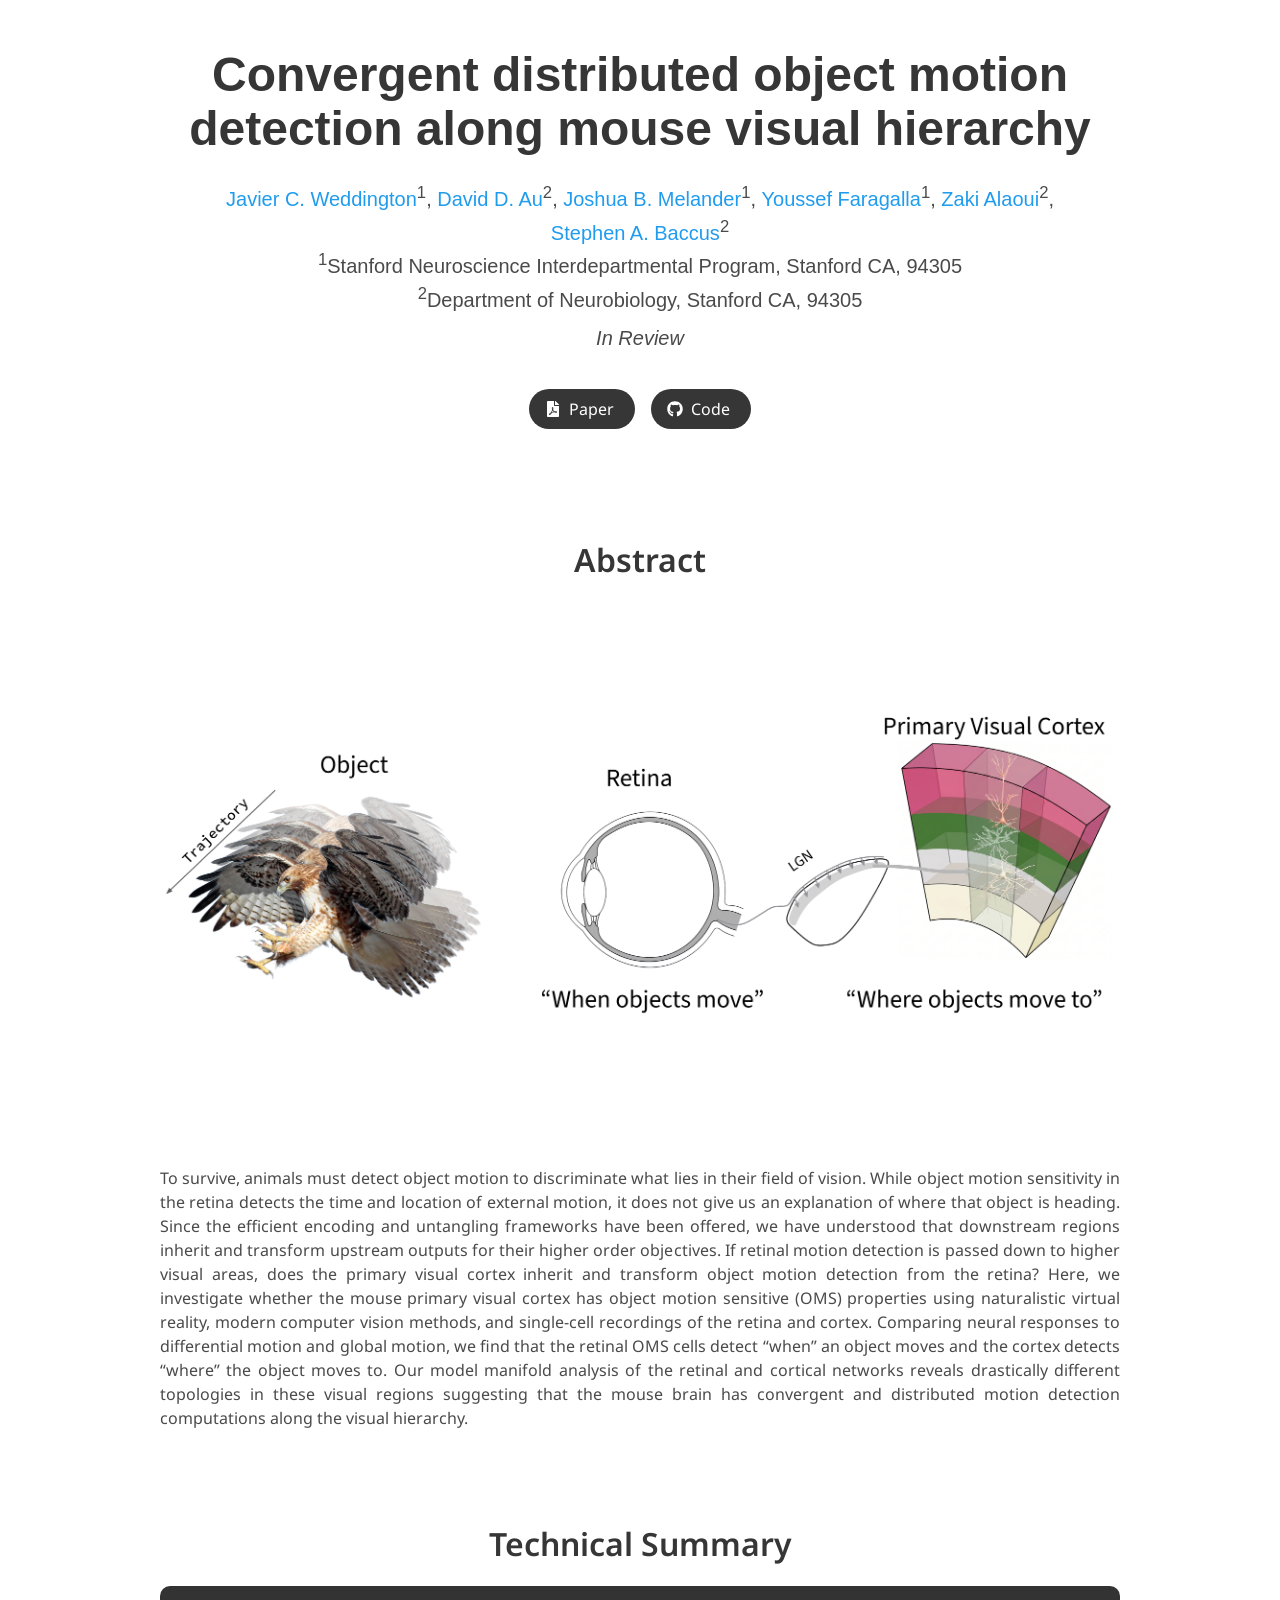
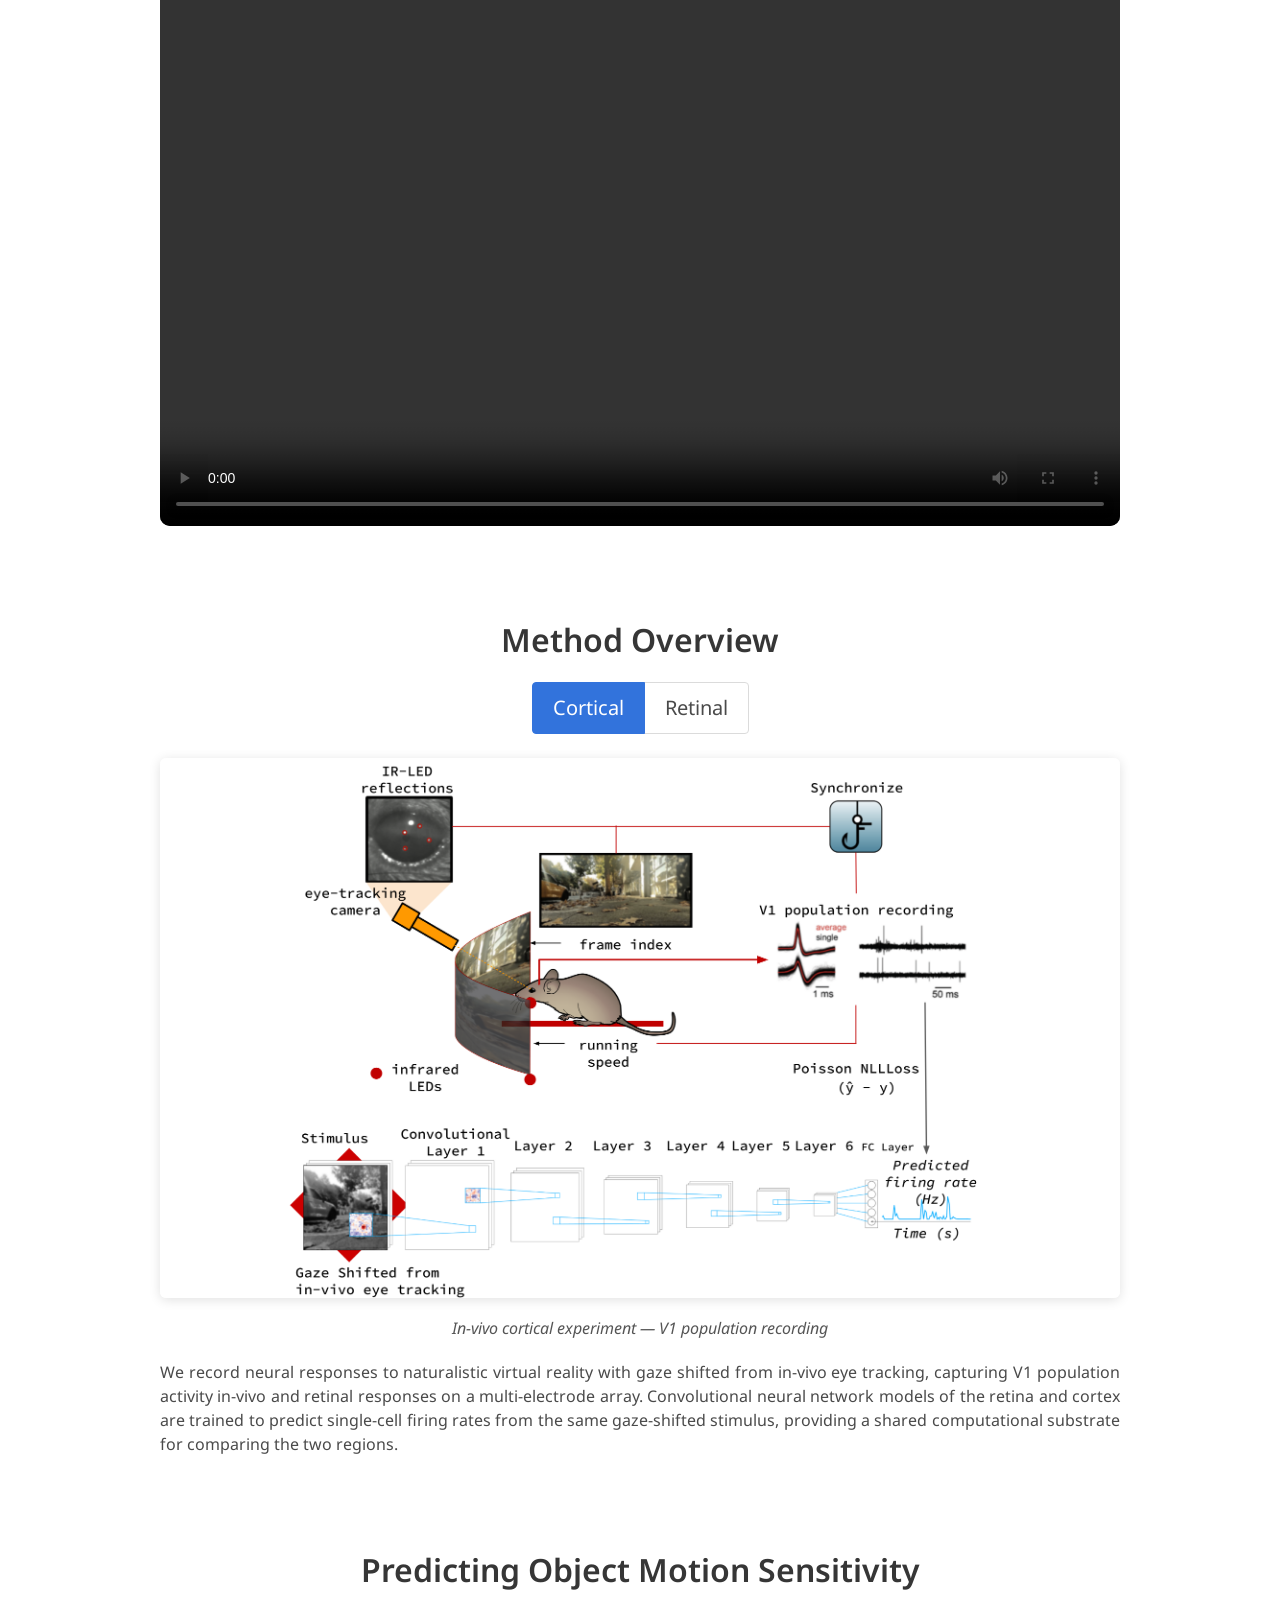
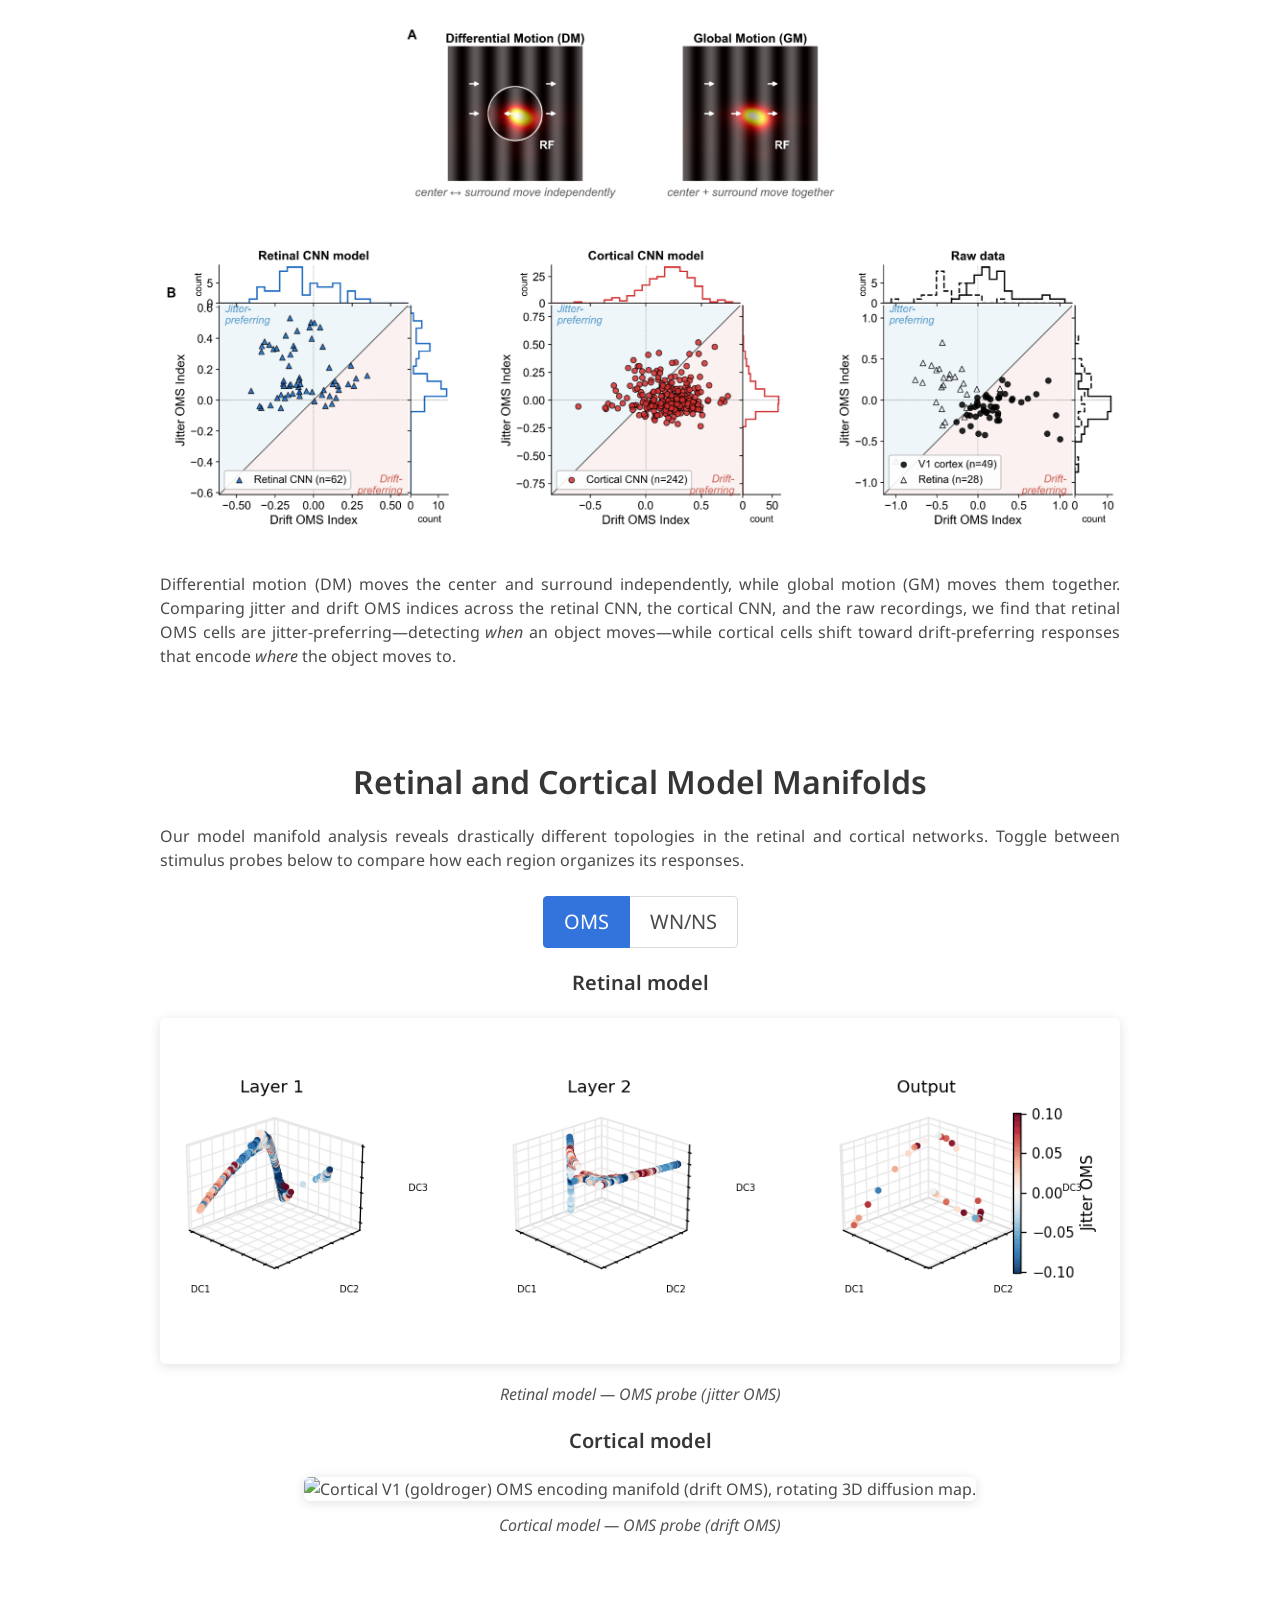
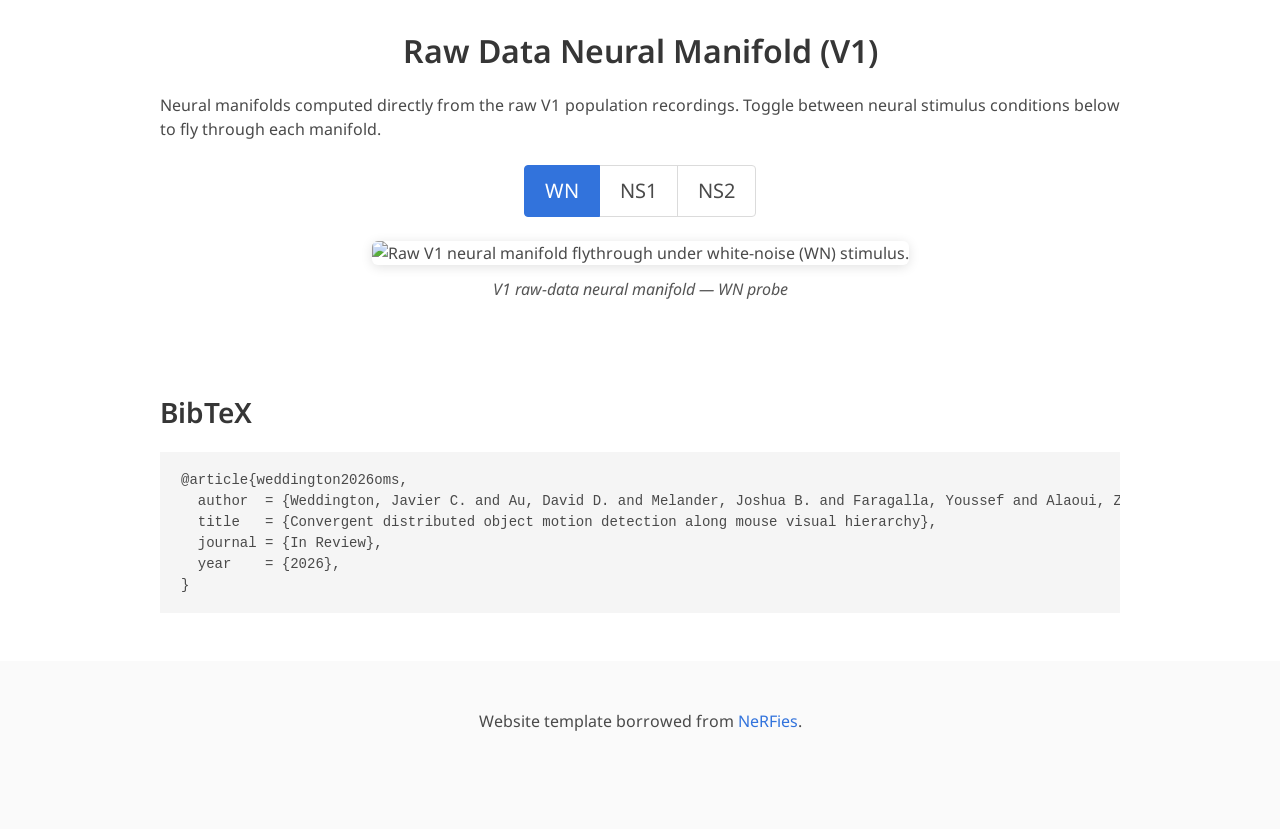
==== index.html @ 94bb8ef3 "Add OMS research project page (Nerfies-style) Static site for "Convergent distributed object motion " ====
<!DOCTYPE html>
<html>
<head>
  <meta charset="utf-8">
  <meta name="description"
        content="Convergent distributed object motion detection along mouse visual hierarchy.">
  <meta name="viewport" content="width=device-width, initial-scale=1">
  <title>Convergent distributed object motion detection along mouse visual hierarchy</title>

  <link href="https://fonts.googleapis.com/css?family=Google+Sans|Noto+Sans|Castoro"
        rel="stylesheet">

  <link rel="stylesheet" href="static/css/bulma.min.css">
  <link rel="stylesheet" href="static/css/bulma-carousel.min.css">
  <link rel="stylesheet" href="static/css/bulma-slider.min.css">
  <link rel="stylesheet" href="static/css/fontawesome.all.min.css">
  <link rel="stylesheet"
        href="https://cdn.jsdelivr.net/gh/jpswalsh/academicons@1/css/academicons.min.css">
  <link rel="stylesheet" href="static/css/index.css">

  <script defer src="static/js/fontawesome.all.min.js"></script>
  <script src="static/js/index.js"></script>
</head>
<body>

<!-- ===================== HERO / TITLE ===================== -->
<section class="hero">
  <div class="hero-body">
    <div class="container is-max-desktop">
      <div class="columns is-centered">
        <div class="column has-text-centered">
          <h1 class="title is-1 publication-title">Convergent distributed object motion detection along mouse visual hierarchy</h1>
          <div class="is-size-5 publication-authors">
            <span class="author-block">
              <a href="#">Javier C. Weddington</a><sup>1</sup>,</span>
            <span class="author-block">
              <a href="#">David D. Au</a><sup>2</sup>,</span>
            <span class="author-block">
              <a href="#">Joshua B. Melander</a><sup>1</sup>,</span>
            <span class="author-block">
              <a href="#">Youssef Faragalla</a><sup>1</sup>,</span>
            <span class="author-block">
              <a href="#">Zaki Alaoui</a><sup>2</sup>,</span>
            <span class="author-block">
              <a href="#">Stephen A. Baccus</a><sup>2</sup></span>
          </div>

          <div class="is-size-5 publication-authors">
            <span class="author-block"><sup>1</sup>Stanford Neuroscience Interdepartmental Program, Stanford CA, 94305</span><br>
            <span class="author-block"><sup>2</sup>Department of Neurobiology, Stanford CA, 94305</span>
          </div>

          <div class="is-size-5 publication-authors" style="margin-top: 0.5rem;">
            <span class="author-block"><em>In Review</em></span>
          </div>

          <div class="column has-text-centered">
            <div class="publication-links">
              <!-- Paper -->
              <span class="link-block">
                <a href="https://docs.google.com/document/d/12bM7Np0BT1Z-k3QbzHgVQ3MwL0PXSyM5TkHFymRH6Wo/edit?usp=sharing"
                   target="_blank" rel="noopener noreferrer"
                   class="external-link button is-normal is-rounded is-dark">
                  <span class="icon"><i class="fas fa-file-pdf"></i></span>
                  <span>Paper</span>
                </a>
              </span>
              <!-- Code -->
              <span class="link-block">
                <a href="coming-soon.html"
                   class="external-link button is-normal is-rounded is-dark">
                  <span class="icon"><i class="fab fa-github"></i></span>
                  <span>Code</span>
                </a>
              </span>
            </div>
          </div>
        </div>
      </div>
    </div>
  </div>
</section>

<!-- ===================== ABSTRACT ===================== -->
<section class="section">
  <div class="container is-max-desktop">
    <div class="columns is-centered has-text-centered">
      <div class="column is-full">
        <h2 class="title is-3">Abstract</h2>

        <!-- Abstract image -->
        <div class="abstract-figure">
          <img src="static/images/abstract_figure.png"
               alt="Object trajectory to retina/LGN to primary visual cortex: when objects move vs. where objects move to.">
        </div>

        <!-- Abstract text beneath the image -->
        <div class="content has-text-justified" style="margin-top: 1.5rem;">
          <p>
            To survive, animals must detect object motion to discriminate what lies in their field of
            vision. While object motion sensitivity in the retina detects the time and location of external
            motion, it does not give us an explanation of where that object is heading. Since the efficient
            encoding and untangling frameworks have been offered, we have understood that downstream
            regions inherit and transform upstream outputs for their higher order objectives. If retinal motion
            detection is passed down to higher visual areas, does the primary visual cortex inherit and
            transform object motion detection from the retina? Here, we investigate whether the mouse
            primary visual cortex has object motion sensitive (OMS) properties using naturalistic virtual
            reality, modern computer vision methods, and single-cell recordings of the retina and cortex.
            Comparing neural responses to differential motion and global motion, we find that the retinal
            OMS cells detect &ldquo;when&rdquo; an object moves and the cortex detects &ldquo;where&rdquo; the object moves to.
            Our model manifold analysis of the retinal and cortical networks reveals drastically different
            topologies in these visual regions suggesting that the mouse brain has convergent and
            distributed motion detection computations along the visual hierarchy.
          </p>
        </div>
      </div>
    </div>
  </div>
</section>

<!-- ===================== TECHNICAL SUMMARY VIDEO ===================== -->
<section class="section">
  <div class="container is-max-desktop">
    <div class="columns is-centered has-text-centered">
      <div class="column is-full">
        <h2 class="title is-3">Technical Summary</h2>
        <div class="publication-video">
          <video controls playsinline preload="metadata">
            <source src="static/videos/technical_summary.mp4" type="video/mp4">
            Your browser does not support the video tag.
          </video>
        </div>
      </div>
    </div>
  </div>
</section>

<!-- ===================== METHOD OVERVIEW ===================== -->
<section class="section">
  <div class="container is-max-desktop">
    <div class="columns is-centered has-text-centered">
      <div class="column is-full">
        <h2 class="title is-3">Method Overview</h2>

        <div class="toggle-group">
          <!-- Toggle tabs -->
          <div class="tabs is-centered is-toggle is-medium toggle-tabs">
            <ul>
              <li class="toggle-tab is-active" data-key="cortical"><a>Cortical</a></li>
              <li class="toggle-tab" data-key="retinal"><a>Retinal</a></li>
            </ul>
          </div>

          <div class="toggle-panel is-active" data-key="cortical">
            <img src="static/images/CorticalExperiment.png"
                 alt="Cortical experiment: in-vivo eye tracking, V1 population recording, and a gaze-shifted convolutional model predicting firing rates.">
            <p class="caption">In-vivo cortical experiment &mdash; V1 population recording</p>
          </div>
          <div class="toggle-panel" data-key="retinal">
            <img src="static/images/RetinalExperiment.png"
                 alt="Retinal experiment: video display via mirror onto retina on a multi-electrode array, with a gaze-shifted convolutional model predicting firing rates.">
            <p class="caption">Retinal experiment &mdash; retina-on-array MEA recording</p>
          </div>
        </div>

        <div class="content has-text-justified" style="margin-top: 1.25rem;">
          <p>
            We record neural responses to naturalistic virtual reality with gaze shifted from in-vivo eye
            tracking, capturing V1 population activity in-vivo and retinal responses on a multi-electrode
            array. Convolutional neural network models of the retina and cortex are trained to predict
            single-cell firing rates from the same gaze-shifted stimulus, providing a shared computational
            substrate for comparing the two regions.
          </p>
        </div>
      </div>
    </div>
  </div>
</section>

<!-- ===================== OMS PREDICTION ===================== -->
<section class="section">
  <div class="container is-max-desktop">
    <div class="columns is-centered has-text-centered">
      <div class="column is-full">
        <h2 class="title is-3">Predicting Object Motion Sensitivity</h2>
        <div class="prediction-figure">
          <img src="static/images/OMSModelPrediction.png"
               alt="Object motion sensitivity: differential vs. global motion stimuli, and jitter/drift OMS indices for retinal CNN, cortical CNN, and raw recordings.">
        </div>
        <div class="content has-text-justified" style="margin-top: 1.25rem;">
          <p>
            Differential motion (DM) moves the center and surround independently, while global motion (GM)
            moves them together. Comparing jitter and drift OMS indices across the retinal CNN, the cortical
            CNN, and the raw recordings, we find that retinal OMS cells are jitter-preferring&mdash;detecting
            <em>when</em> an object moves&mdash;while cortical cells shift toward drift-preferring responses that
            encode <em>where</em> the object moves to.
          </p>
        </div>
      </div>
    </div>
  </div>
</section>

<!-- ===================== MODEL MANIFOLDS (TOGGLE) ===================== -->
<section class="section">
  <div class="container is-max-desktop">
    <div class="columns is-centered has-text-centered">
      <div class="column is-full">
        <h2 class="title is-3">Retinal and Cortical Model Manifolds</h2>
        <div class="content has-text-justified">
          <p>
            Our model manifold analysis reveals drastically different topologies in the retinal and cortical
            networks. Toggle between stimulus probes below to compare how each region organizes its
            responses.
          </p>
        </div>

        <div class="toggle-group">
          <!-- Toggle tabs -->
          <div class="tabs is-centered is-toggle is-medium toggle-tabs">
            <ul>
              <li class="toggle-tab is-active" data-key="oms"><a>OMS</a></li>
              <li class="toggle-tab" data-key="wnns"><a>WN/NS</a></li>
            </ul>
          </div>

          <!-- OMS: retinal on its own row, cortical on its own row (max width) -->
          <div class="toggle-panel is-active" data-key="oms">
            <div class="columns is-centered">
              <div class="column is-full">
                <h3 class="title is-5">Retinal model</h3>
                <img src="static/images/manifold_oms_retinal.gif"
                     alt="Retinal NS1 OMS encoding manifold (jitter OMS), rotating 3D diffusion map.">
                <p class="caption">Retinal model &mdash; OMS probe (jitter OMS)</p>
              </div>
            </div>
            <div class="columns is-centered">
              <div class="column is-full">
                <h3 class="title is-5">Cortical model</h3>
                <img src="static/images/manifold_oms_cortical.gif"
                     alt="Cortical V1 (goldroger) OMS encoding manifold (drift OMS), rotating 3D diffusion map.">
                <p class="caption">Cortical model &mdash; OMS probe (drift OMS)</p>
              </div>
            </div>
          </div>

          <!-- WN/NS: retinal + cortical side by side -->
          <div class="toggle-panel" data-key="wnns">
            <div class="columns is-centered">
              <div class="column">
                <h3 class="title is-5">Retinal model</h3>
                <img src="static/images/manifold_retinal_ns1.gif"
                     alt="Retinal model stimulus manifold under WN/NS probe.">
                <p class="caption">Retinal model &mdash; WN/NS probe</p>
              </div>
              <div class="column">
                <h3 class="title is-5">Cortical model</h3>
                <img src="static/images/manifold_cortical_ns1.gif"
                     alt="Cortical model stimulus manifold under WN/NS probe.">
                <p class="caption">Cortical model &mdash; WN/NS probe</p>
              </div>
            </div>
          </div>
        </div>
      </div>
    </div>
  </div>
</section>

<!-- ===================== RAW DATA NEURAL MANIFOLD (V1) ===================== -->
<section class="section">
  <div class="container is-max-desktop">
    <div class="columns is-centered has-text-centered">
      <div class="column is-full">
        <h2 class="title is-3">Raw Data Neural Manifold (V1)</h2>
        <div class="content has-text-justified">
          <p>
            Neural manifolds computed directly from the raw V1 population recordings. Toggle between
            neural stimulus conditions below to fly through each manifold.
          </p>
        </div>

        <div class="toggle-group">
          <!-- Toggle tabs -->
          <div class="tabs is-centered is-toggle is-medium toggle-tabs">
            <ul>
              <li class="toggle-tab is-active" data-key="wn"><a>WN</a></li>
              <li class="toggle-tab" data-key="ns1"><a>NS1</a></li>
              <li class="toggle-tab" data-key="ns2"><a>NS2</a></li>
            </ul>
          </div>

          <div class="toggle-panel is-active" data-key="wn">
            <img src="static/images/raw_manifold_v1_wn.gif"
                 alt="Raw V1 neural manifold flythrough under white-noise (WN) stimulus.">
            <p class="caption">V1 raw-data neural manifold &mdash; WN probe</p>
          </div>
          <div class="toggle-panel" data-key="ns1">
            <img src="static/images/raw_manifold_v1_ns1.gif"
                 alt="Raw V1 neural manifold flythrough under naturalistic scene 1 (NS1) stimulus.">
            <p class="caption">V1 raw-data neural manifold &mdash; NS1 probe</p>
          </div>
          <div class="toggle-panel" data-key="ns2">
            <img src="static/images/raw_manifold_v1_ns2.gif"
                 alt="Raw V1 neural manifold flythrough under naturalistic scene 2 (NS2) stimulus.">
            <p class="caption">V1 raw-data neural manifold &mdash; NS2 probe</p>
          </div>
        </div>
      </div>
    </div>
  </div>
</section>

<!-- ===================== CITATION ===================== -->
<section class="section" id="BibTeX">
  <div class="container is-max-desktop content">
    <h2 class="title">BibTeX</h2>
    <pre><code>@article{weddington2026oms,
  author  = {Weddington, Javier C. and Au, David D. and Melander, Joshua B. and Faragalla, Youssef and Alaoui, Zaki and Baccus, Stephen A.},
  title   = {Convergent distributed object motion detection along mouse visual hierarchy},
  journal = {In Review},
  year    = {2026},
}</code></pre>
  </div>
</section>

<!-- ===================== FOOTER ===================== -->
<footer class="footer">
  <div class="container">
    <div class="columns is-centered">
      <div class="column is-8">
        <div class="content has-text-centered">
          <p>
            Website template borrowed from
            <a href="https://nerfies.github.io">NeRFies</a>.
          </p>
        </div>
      </div>
    </div>
  </div>
</footer>

</body>
</html>
---- static/css/index.css ----
/* Adapted from the Nerfies project page (github.com/nerfies/nerfies.github.io) */

body {
  font-family: 'Noto Sans', sans-serif;
}

.footer .icon-link {
  font-size: 25px;
  color: #000;
}

.link-block a {
  margin-top: 5px;
  margin-bottom: 5px;
}

.publication-links {
  margin-top: 1.2rem;
}

.publication-links .link-block {
  display: inline-block;
  margin: 0 0.35rem;
}

.dnerf {
  font-variant: small-caps;
}

.teaser .hero-body {
  padding-top: 0;
  padding-bottom: 3rem;
}

.teaser {
  font-family: 'Google Sans', sans-serif;
}

.publication-title {
}

.publication-banner {
  max-height: parent;
}

.publication-banner video {
  position: relative;
  left: auto;
  top: auto;
  transform: none;
  object-fit: fit;
}

.publication-header .hero-body {
}

.publication-title {
  font-family: 'Google Sans', sans-serif;
}

.publication-authors {
  font-family: 'Google Sans', sans-serif;
}

.publication-video {
  position: relative;
  width: 100%;
  height: 0;
  padding-bottom: 56.25%;
  overflow: hidden;
  border-radius: 10px !important;
}

.publication-video iframe,
.publication-video video {
  position: absolute;
  top: 0;
  left: 0;
  width: 100%;
  height: 100%;
}

.publication-authors a {
  color: hsl(204, 86%, 53%) !important;
}

.publication-authors a:hover {
  text-decoration: underline;
}

.author-block {
  display: inline-block;
}

.publication-banner img {
}

.publication-authors {
  /* color: #4286f4; */
}

.publication-video {
}

.publication-body img {
}

.results-carousel {
  overflow: hidden;
}

.results-carousel .item {
  margin: 5px;
  overflow: hidden;
  border: 1px solid #bbb;
  border-radius: 10px;
  padding: 0;
  font-size: 0;
}

.results-carousel video {
  margin: 0;
}

.slider-pagination .slider-page {
  background: #000;
}

.eql-cntrb {
  font-size: smaller;
}

/* --- Custom additions for the OMS project page --- */

.abstract-figure img {
  max-width: 100%;
  height: auto;
  display: block;
  margin: 0 auto;
}

.method-figure img,
.prediction-figure img {
  max-width: 100%;
  height: auto;
  display: block;
  margin: 0 auto;
  border-radius: 6px;
}

/* Toggle groups (method overview + manifolds) */
.toggle-tabs {
  margin-bottom: 1.5rem;
}

.toggle-panel {
  display: none;
  text-align: center;
}

.toggle-panel.is-active {
  display: block;
}

.toggle-panel img {
  max-width: 100%;
  height: auto;
  border-radius: 6px;
  box-shadow: 0 2px 12px rgba(0, 0, 0, 0.12);
}

.toggle-panel .caption {
  margin-top: 0.75rem;
  color: #555;
  font-style: italic;
}
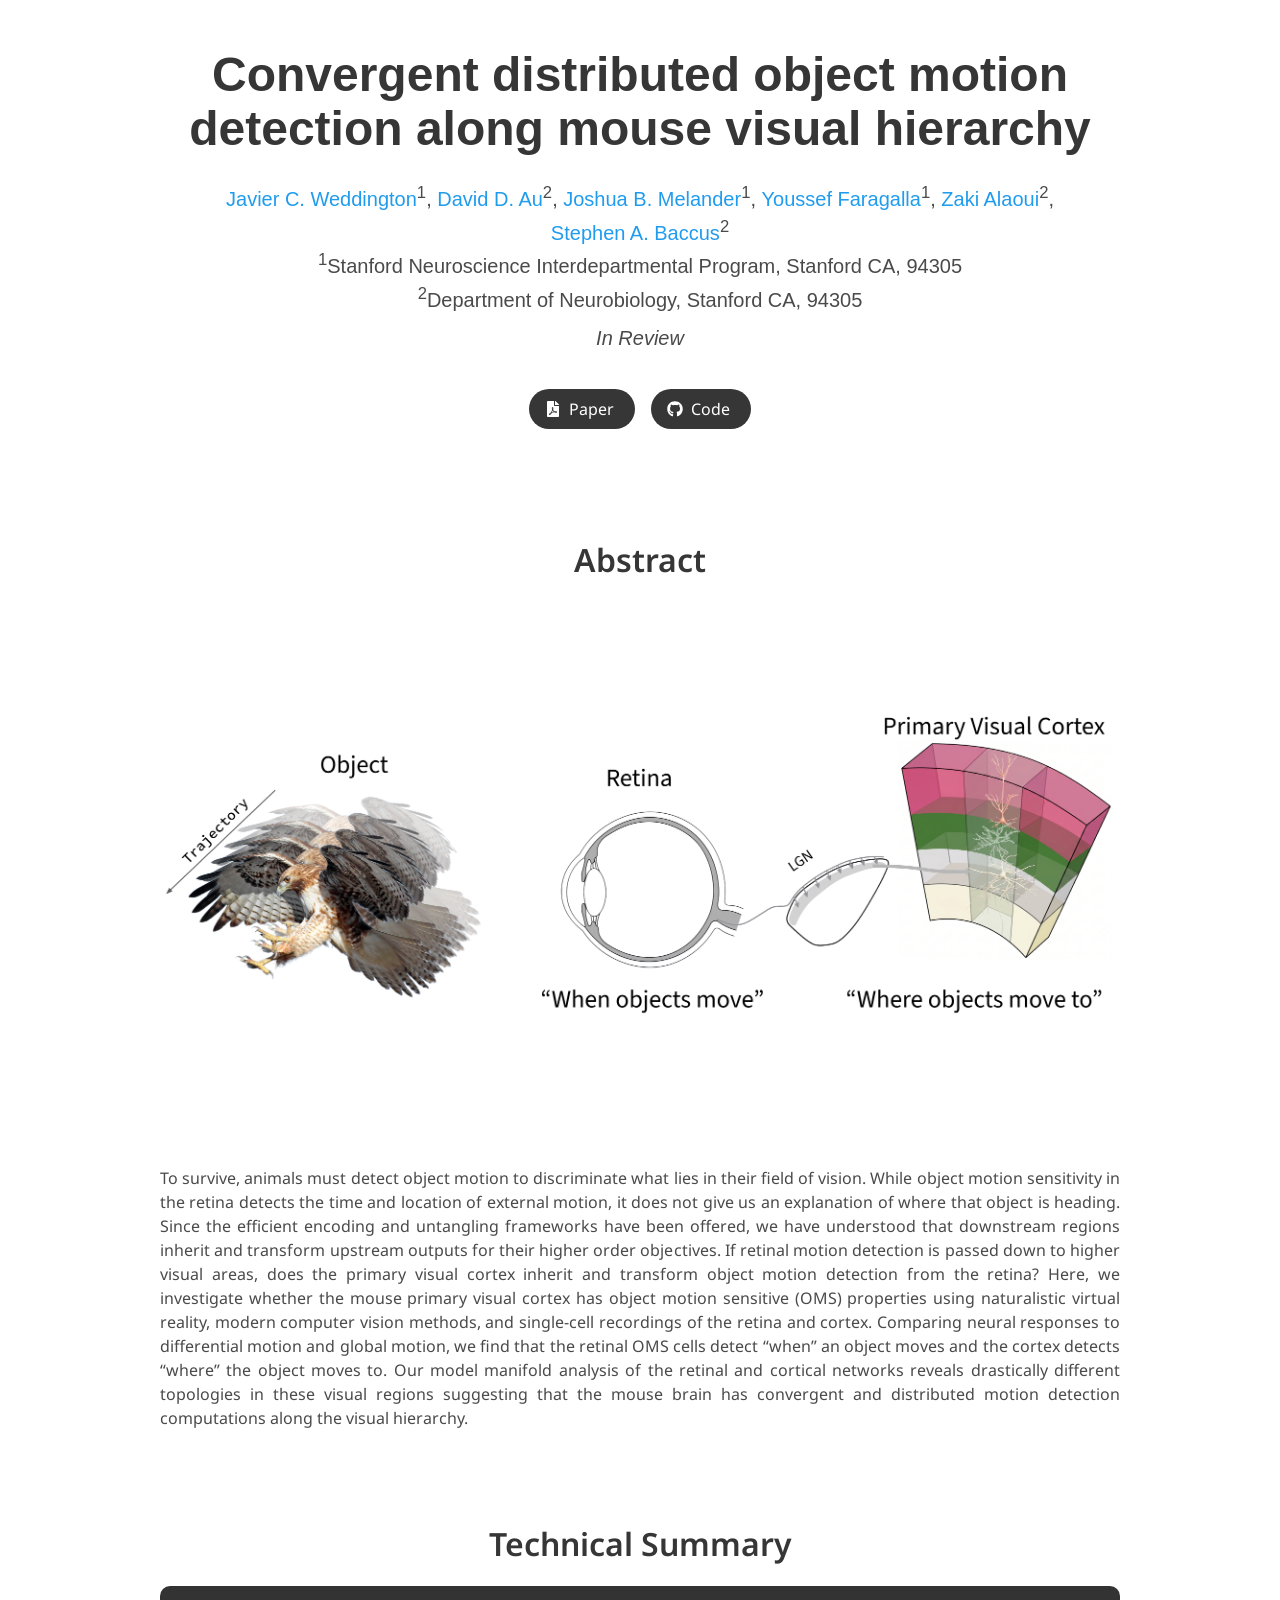
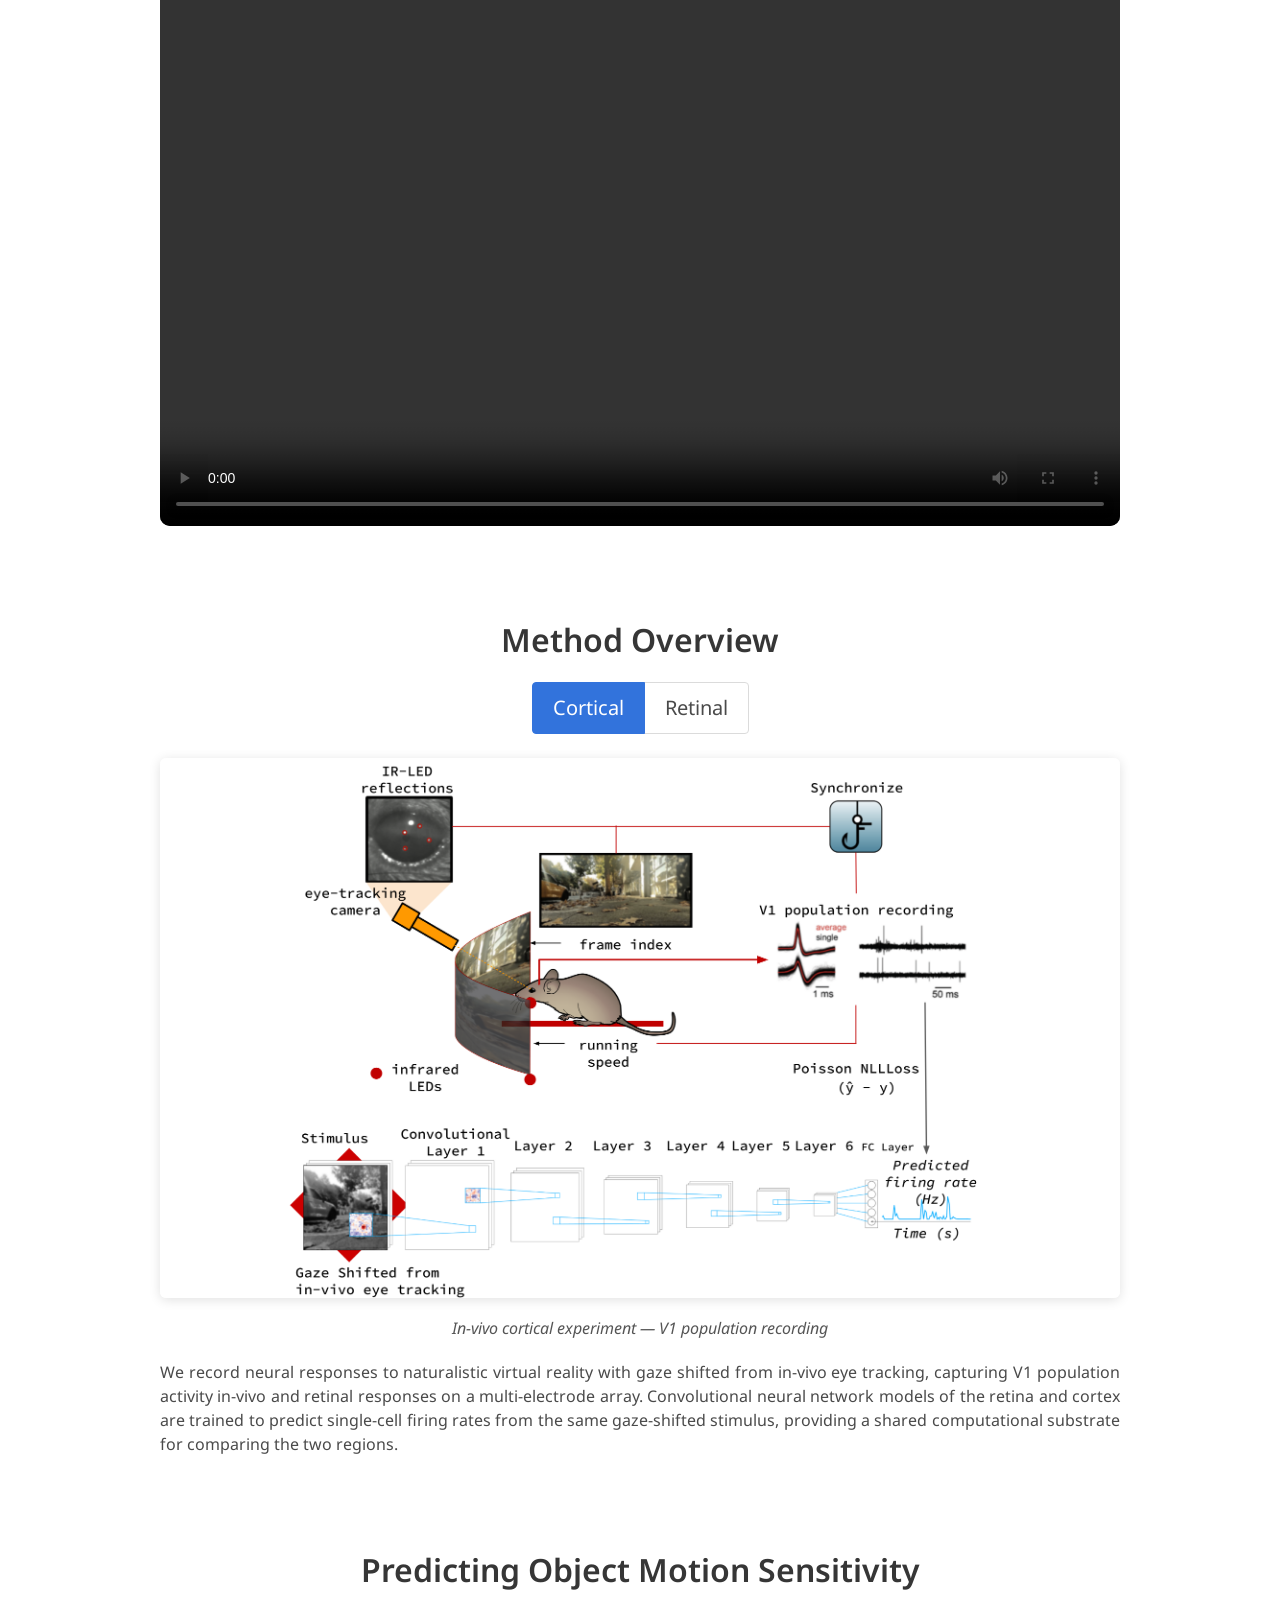
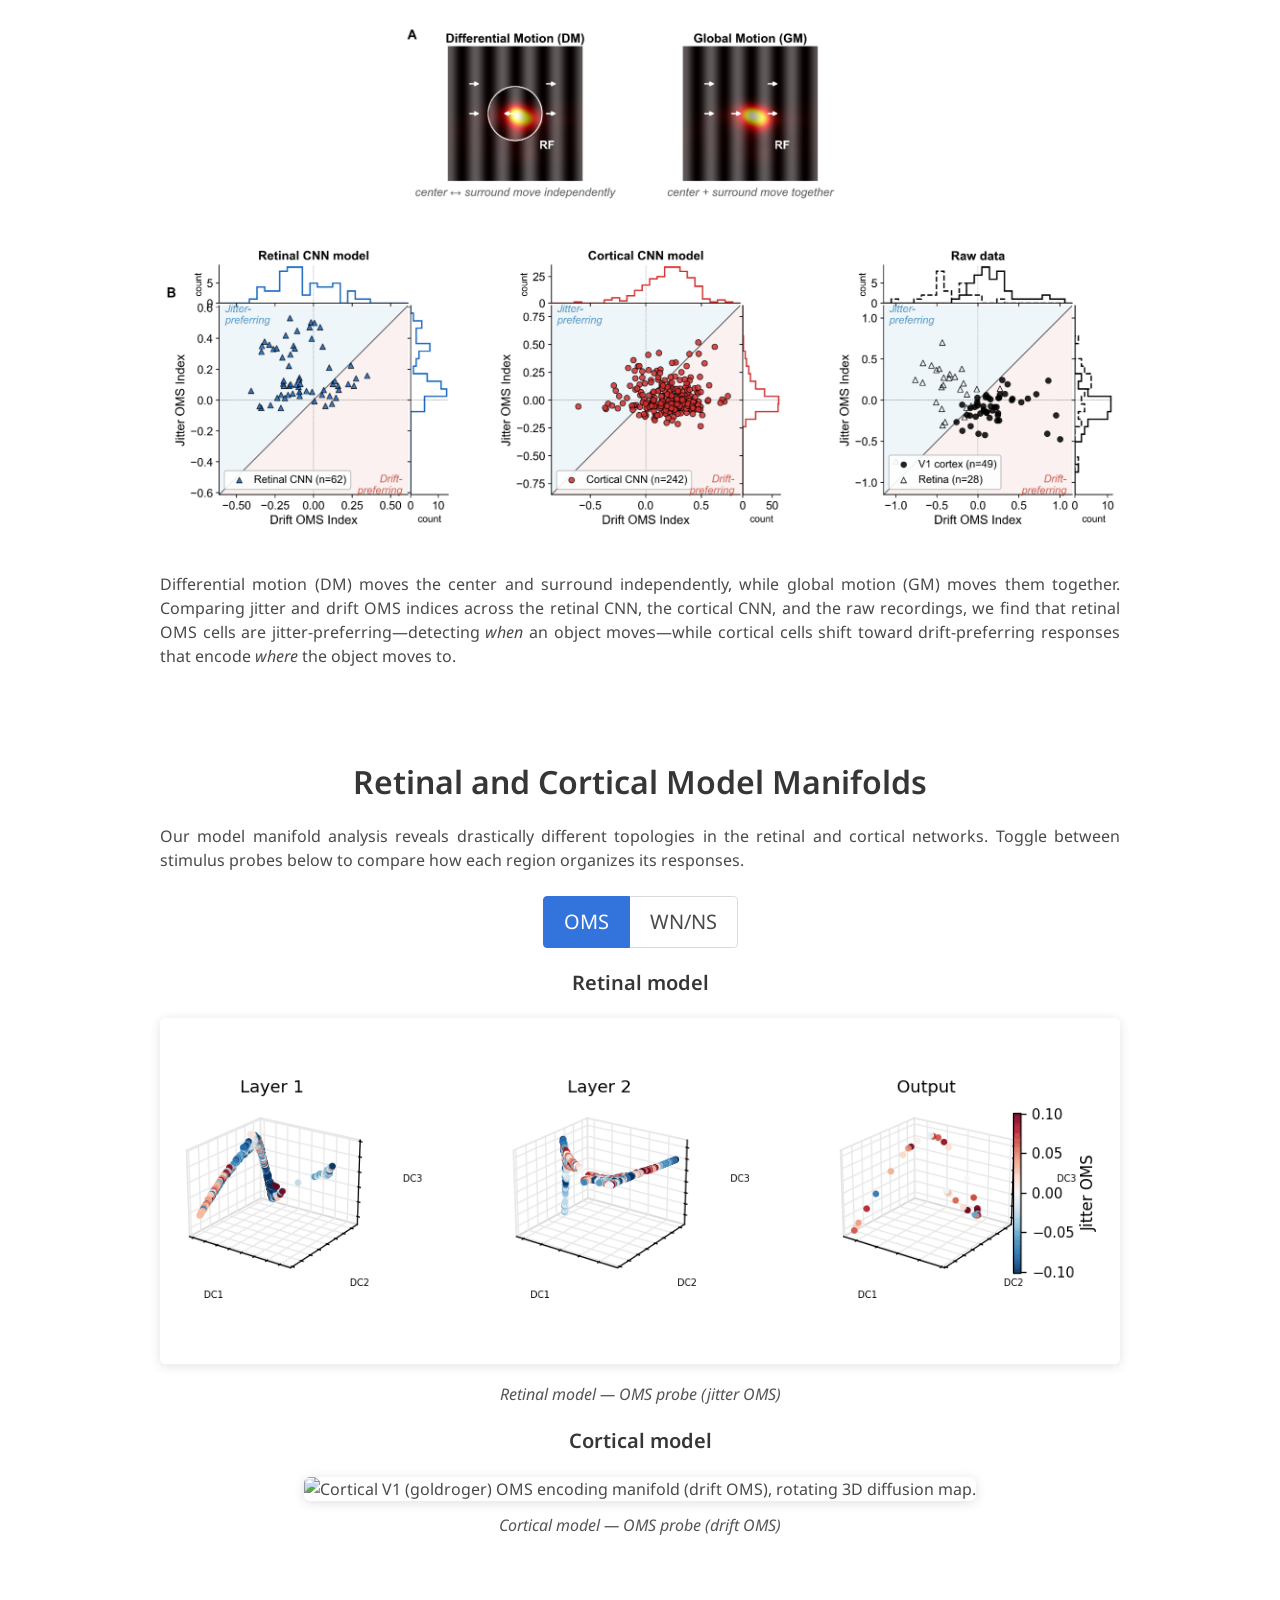
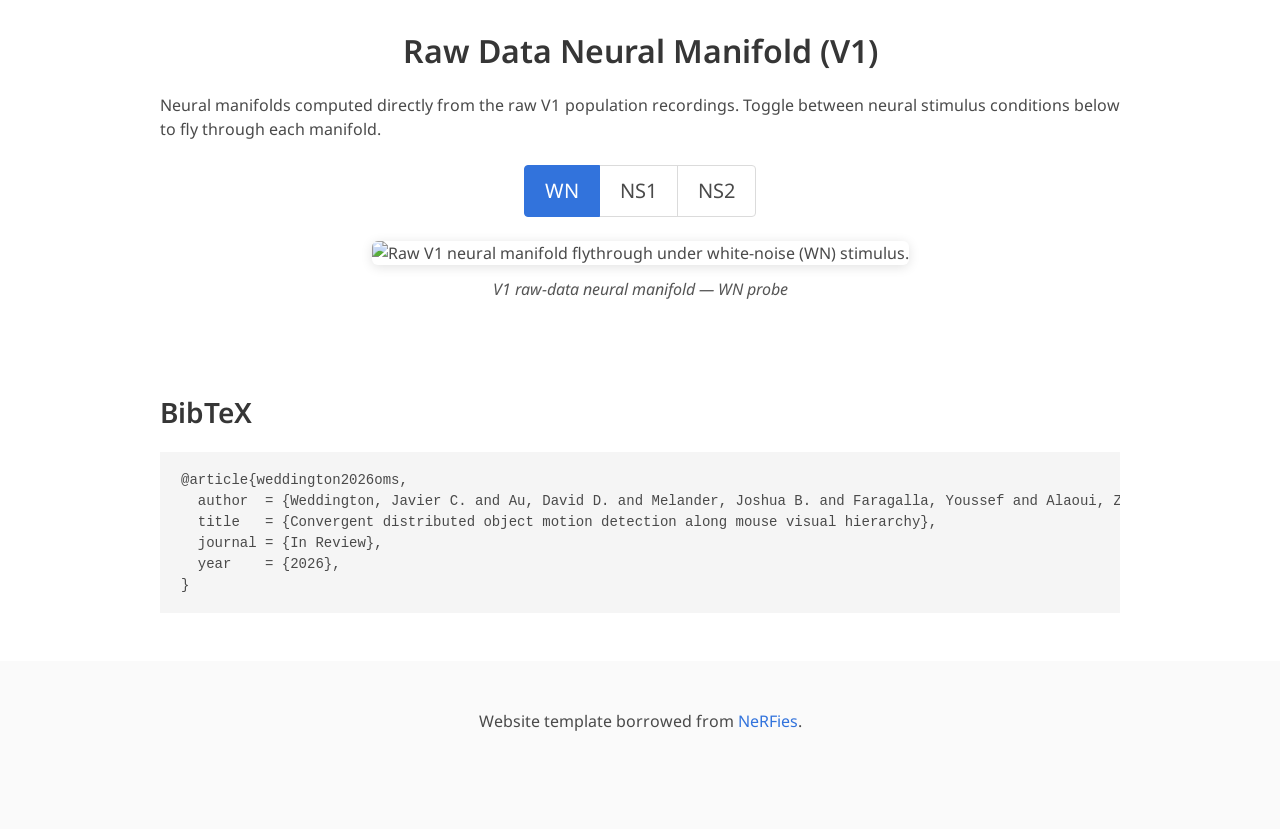
==== commit 331c7e8c: "Add GoatCounter analytics (pageviews + Paper/Code click events)" ====
--- a/index.html
+++ b/index.html
@@ -20,6 +20,10 @@
 
   <script defer src="static/js/fontawesome.all.min.js"></script>
   <script src="static/js/index.js"></script>
+
+  <!-- GoatCounter analytics (pageviews + Paper/Code click events) -->
+  <script data-goatcounter="https://javiercw.goatcounter.com/count"
+          async src="//gc.zgo.at/count.js"></script>
 </head>
 <body>
 
@@ -60,6 +64,7 @@
               <span class="link-block">
                 <a href="https://docs.google.com/document/d/12bM7Np0BT1Z-k3QbzHgVQ3MwL0PXSyM5TkHFymRH6Wo/edit?usp=sharing"
                    target="_blank" rel="noopener noreferrer"
+                   data-gc-event="click-paper"
                    class="external-link button is-normal is-rounded is-dark">
                   <span class="icon"><i class="fas fa-file-pdf"></i></span>
                   <span>Paper</span>
@@ -68,6 +73,7 @@
               <!-- Code -->
               <span class="link-block">
                 <a href="coming-soon.html"
+                   data-gc-event="click-code"
                    class="external-link button is-normal is-rounded is-dark">
                   <span class="icon"><i class="fab fa-github"></i></span>
                   <span>Code</span>
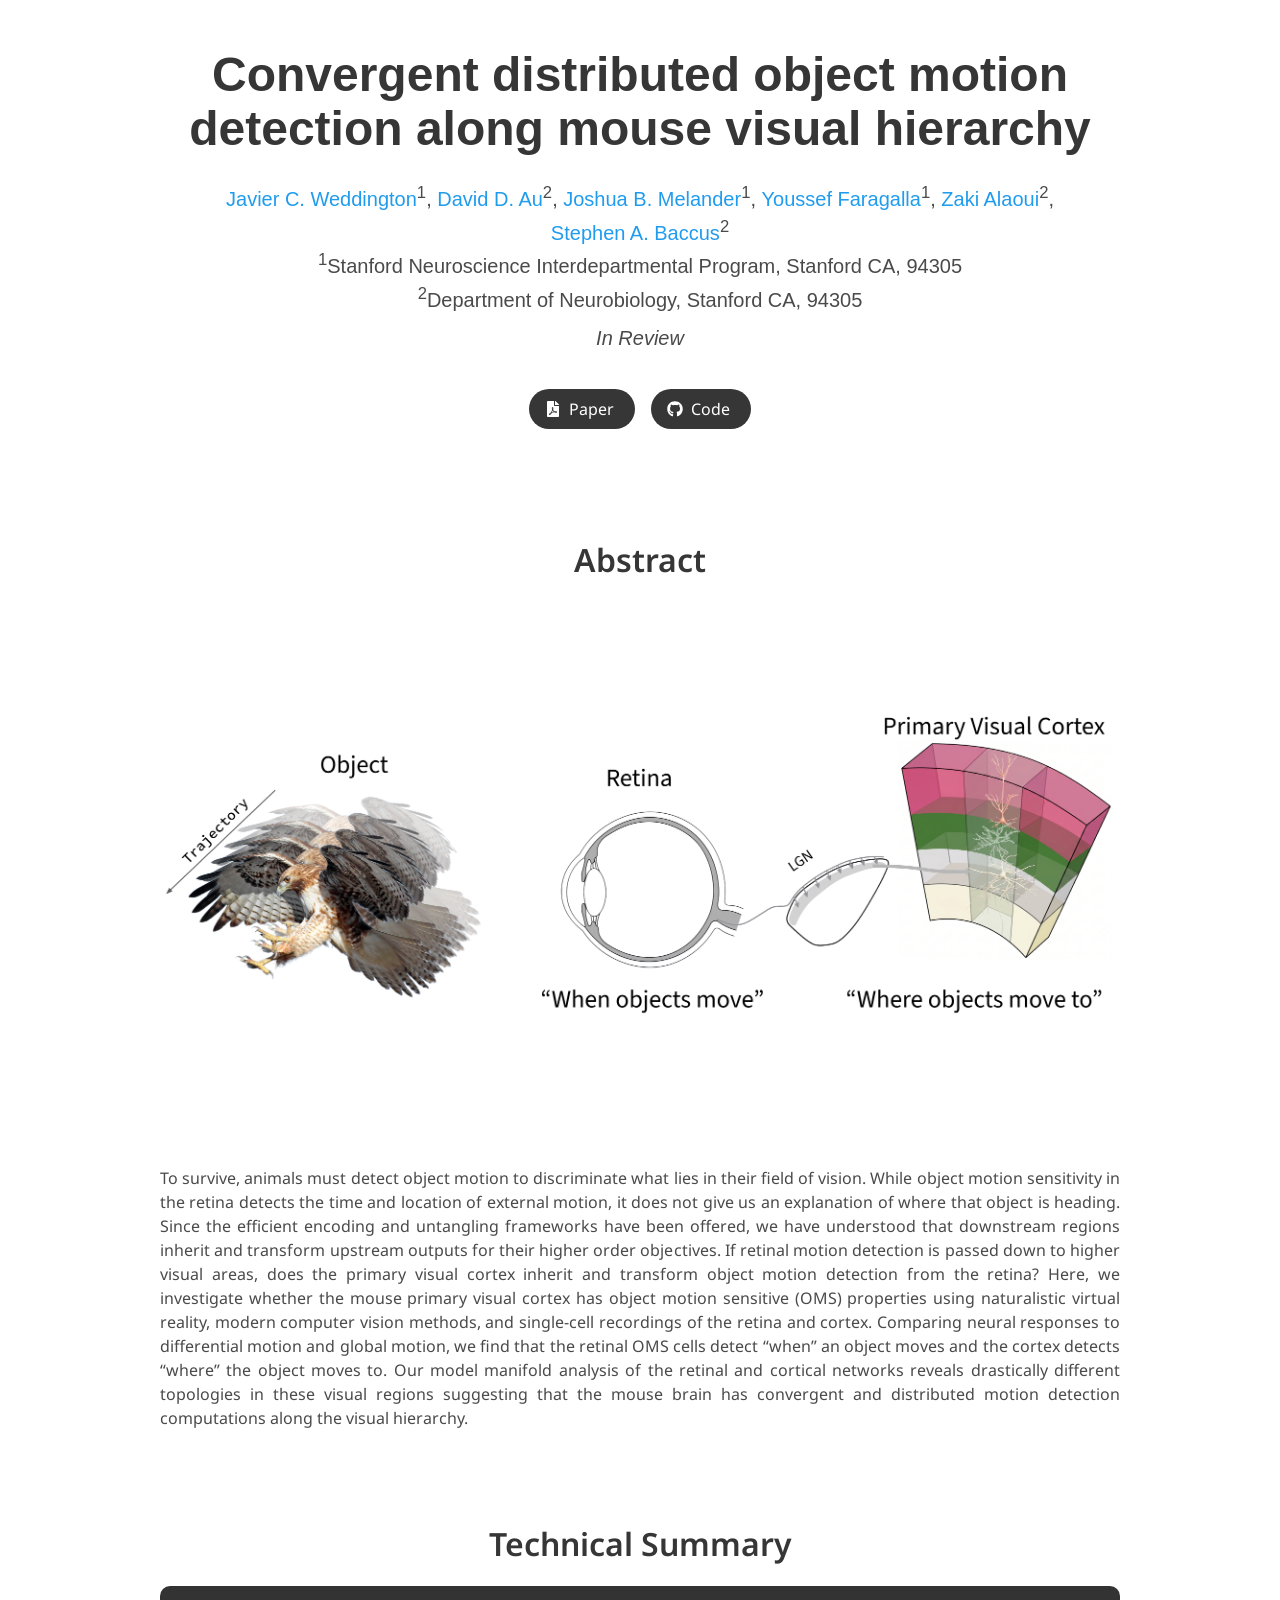
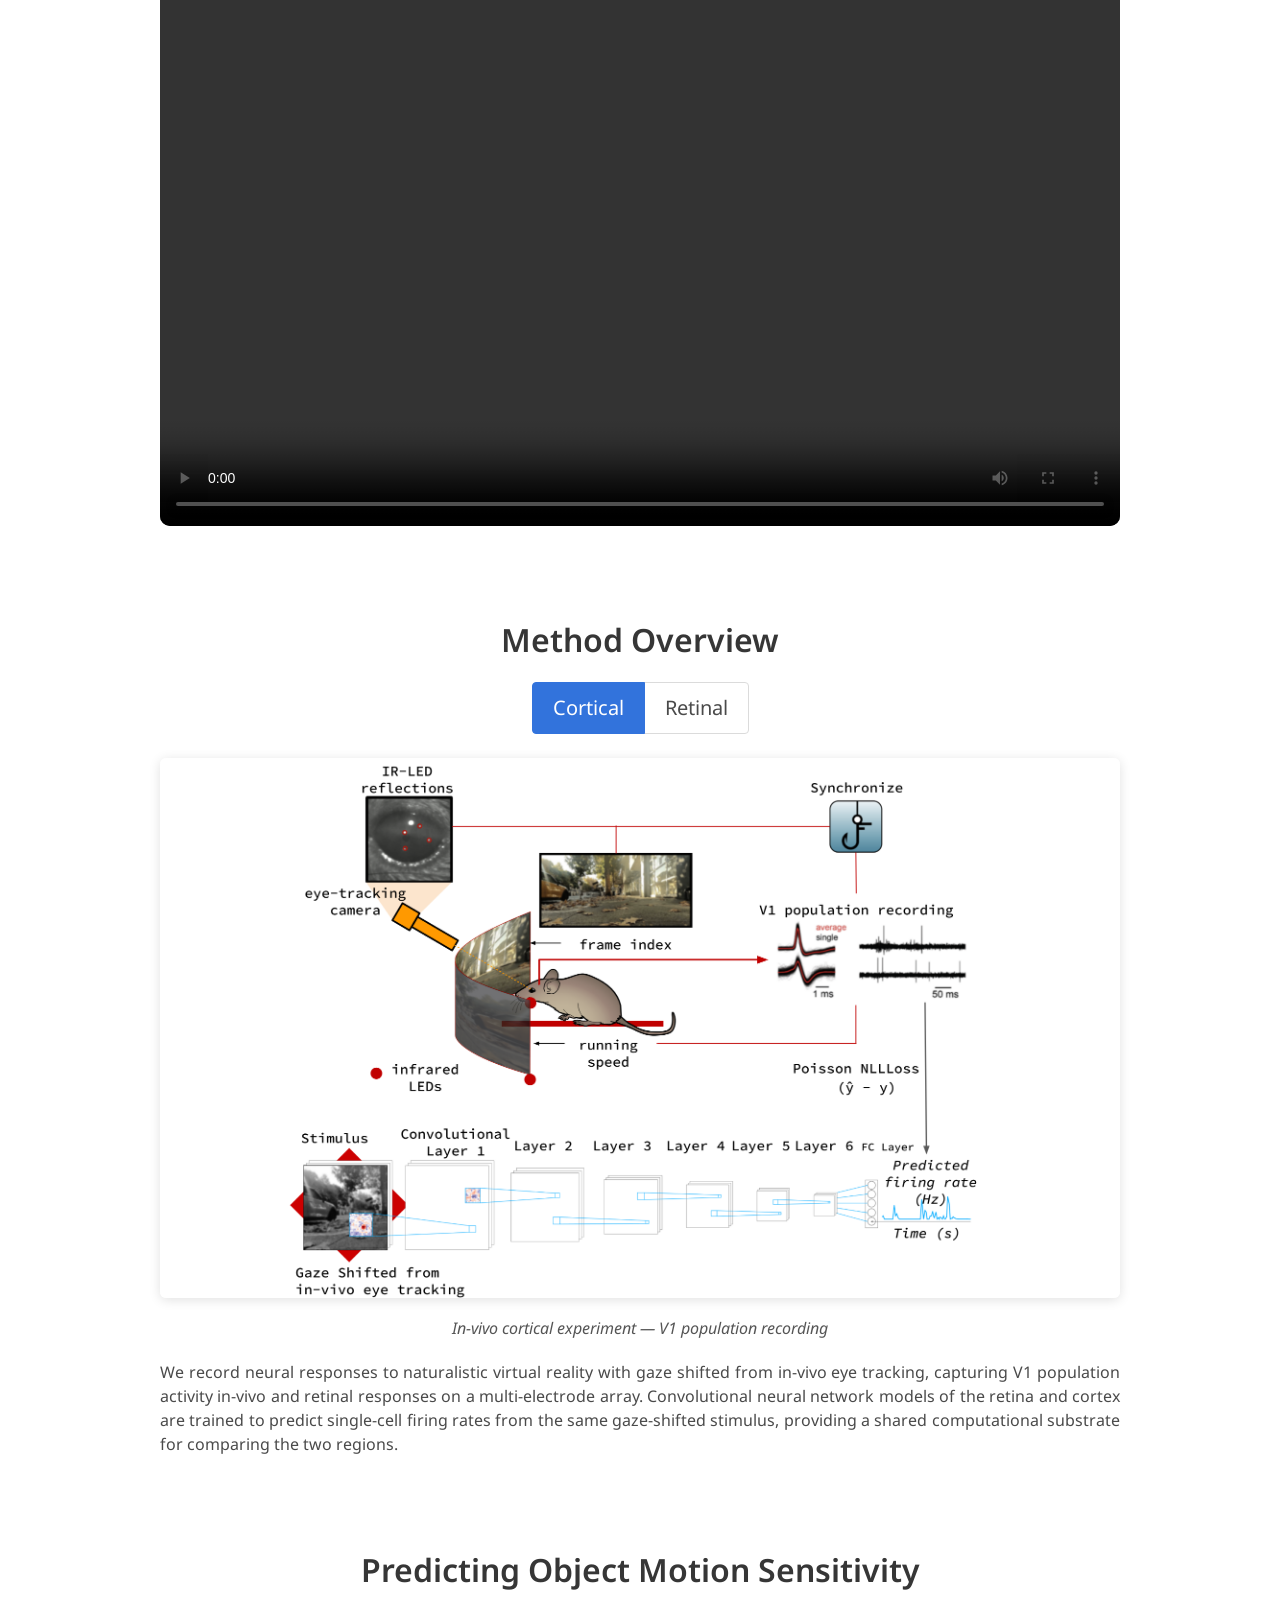
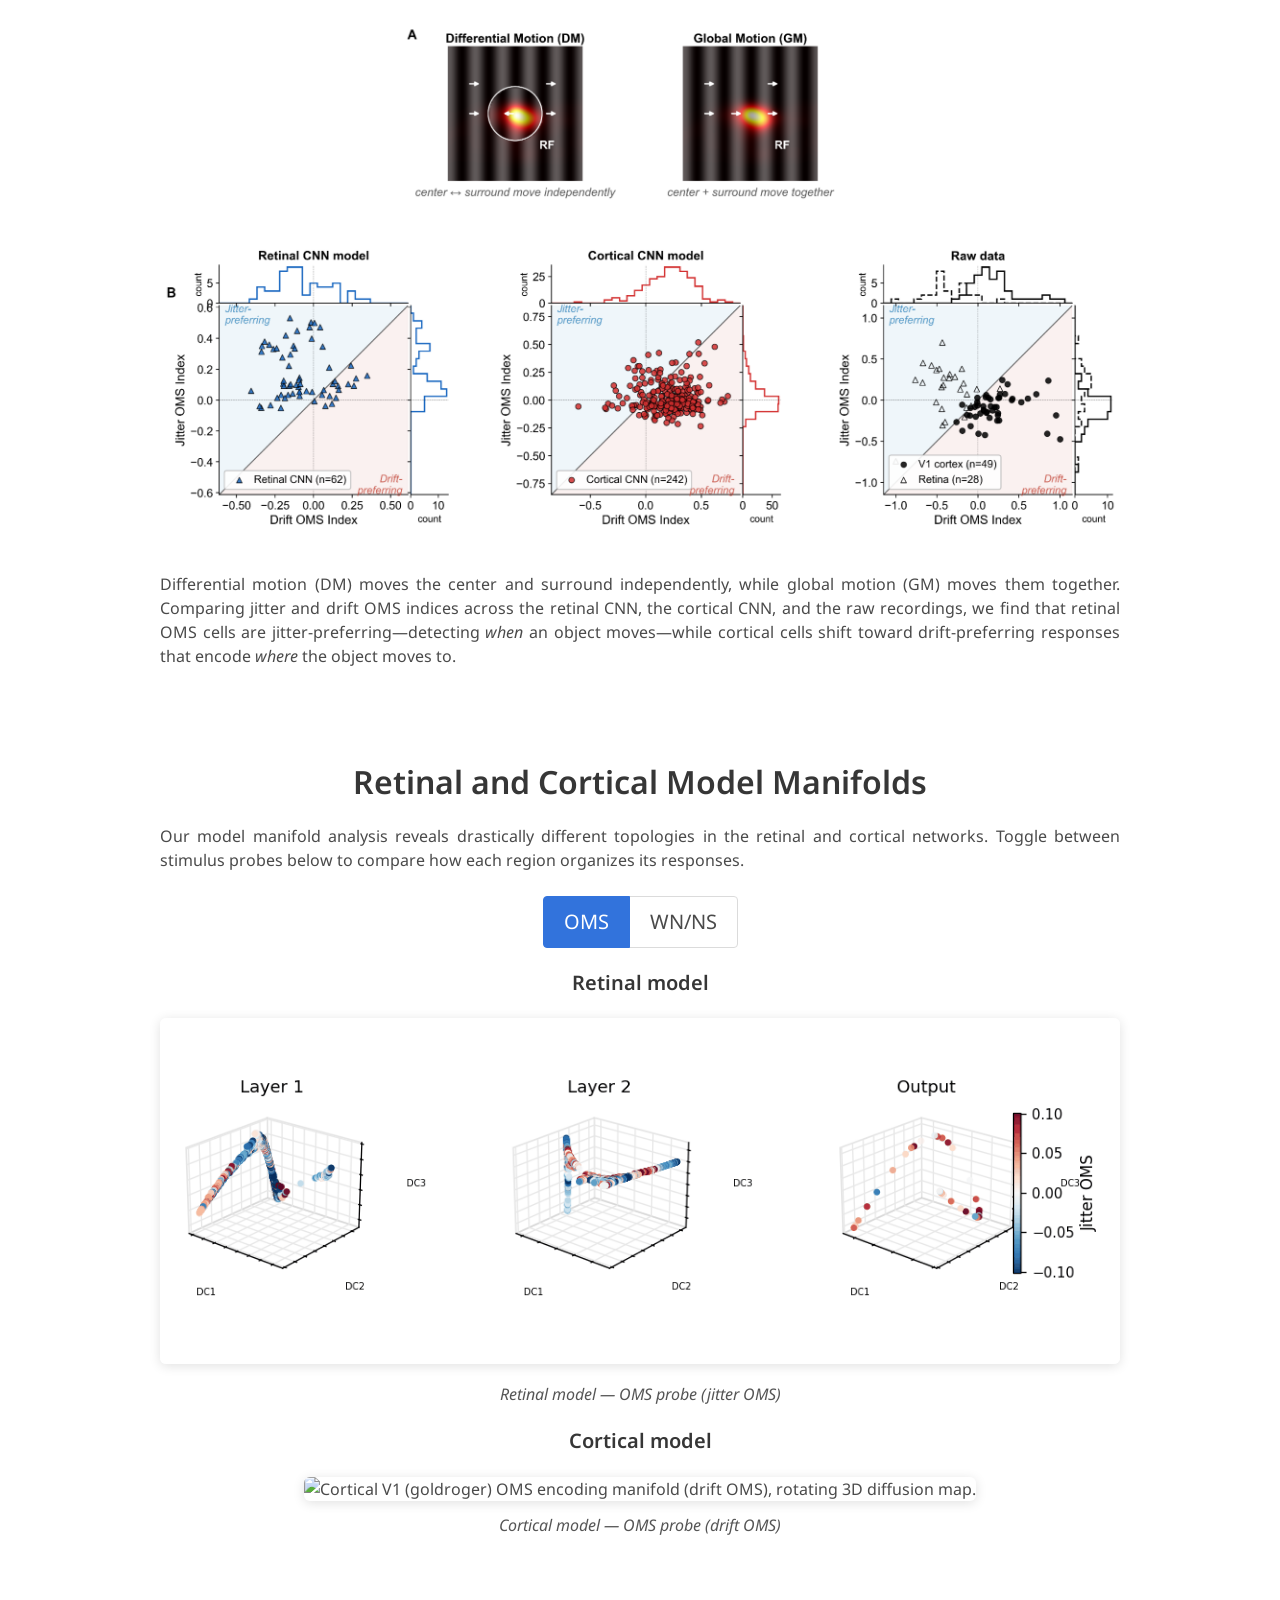
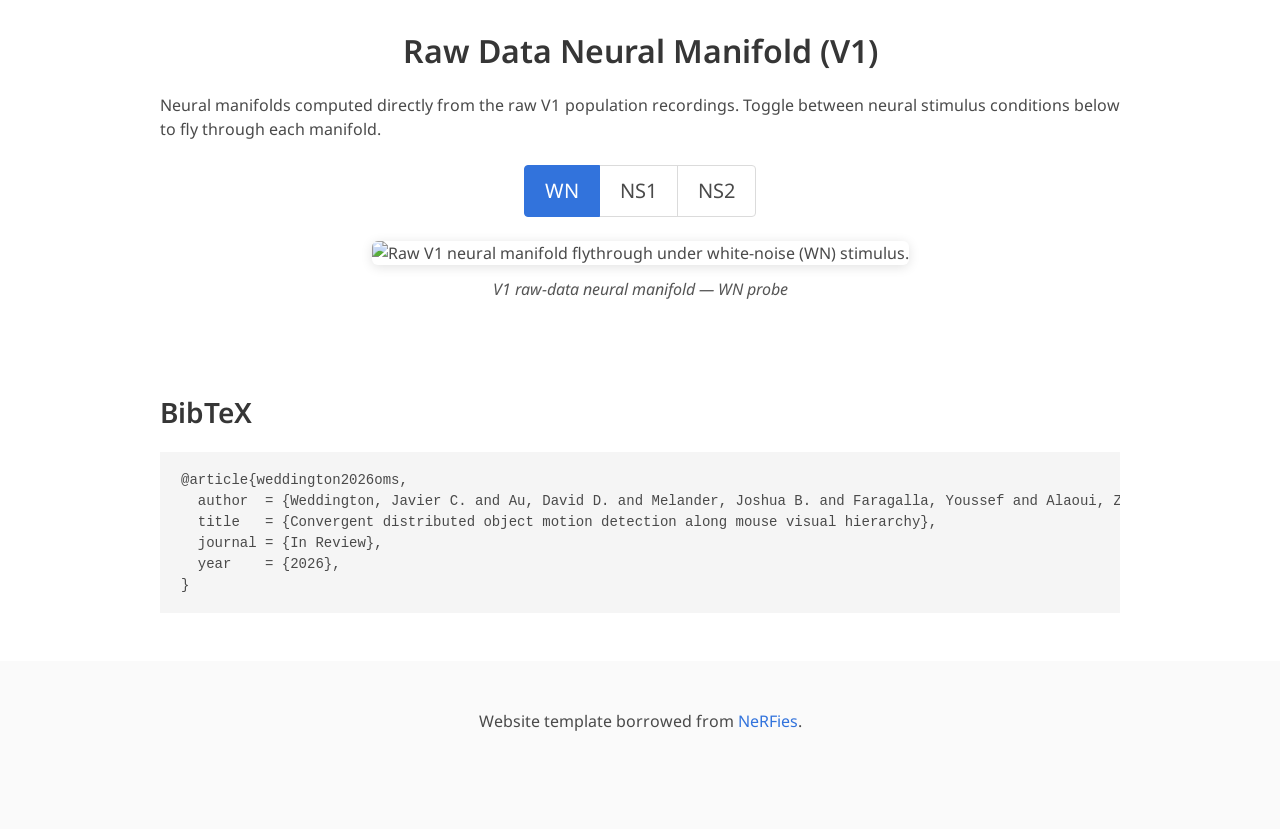
==== commit 4eb5965d: "Add GoatCounter event tracking: toggles, Paper/Code clicks, video play/complete" ====
--- a/index.html
+++ b/index.html
@@ -131,7 +131,7 @@
       <div class="column is-full">
         <h2 class="title is-3">Technical Summary</h2>
         <div class="publication-video">
-          <video controls playsinline preload="metadata">
+          <video controls playsinline preload="metadata" data-gc-video="summary">
             <source src="static/videos/technical_summary.mp4" type="video/mp4">
             Your browser does not support the video tag.
           </video>
@@ -148,7 +148,7 @@
       <div class="column is-full">
         <h2 class="title is-3">Method Overview</h2>
 
-        <div class="toggle-group">
+        <div class="toggle-group" data-gc-group="method">
           <!-- Toggle tabs -->
           <div class="tabs is-centered is-toggle is-medium toggle-tabs">
             <ul>
@@ -221,7 +221,7 @@
           </p>
         </div>
 
-        <div class="toggle-group">
+        <div class="toggle-group" data-gc-group="manifold">
           <!-- Toggle tabs -->
           <div class="tabs is-centered is-toggle is-medium toggle-tabs">
             <ul>
@@ -286,7 +286,7 @@
           </p>
         </div>
 
-        <div class="toggle-group">
+        <div class="toggle-group" data-gc-group="rawmanifold">
           <!-- Toggle tabs -->
           <div class="tabs is-centered is-toggle is-medium toggle-tabs">
             <ul>
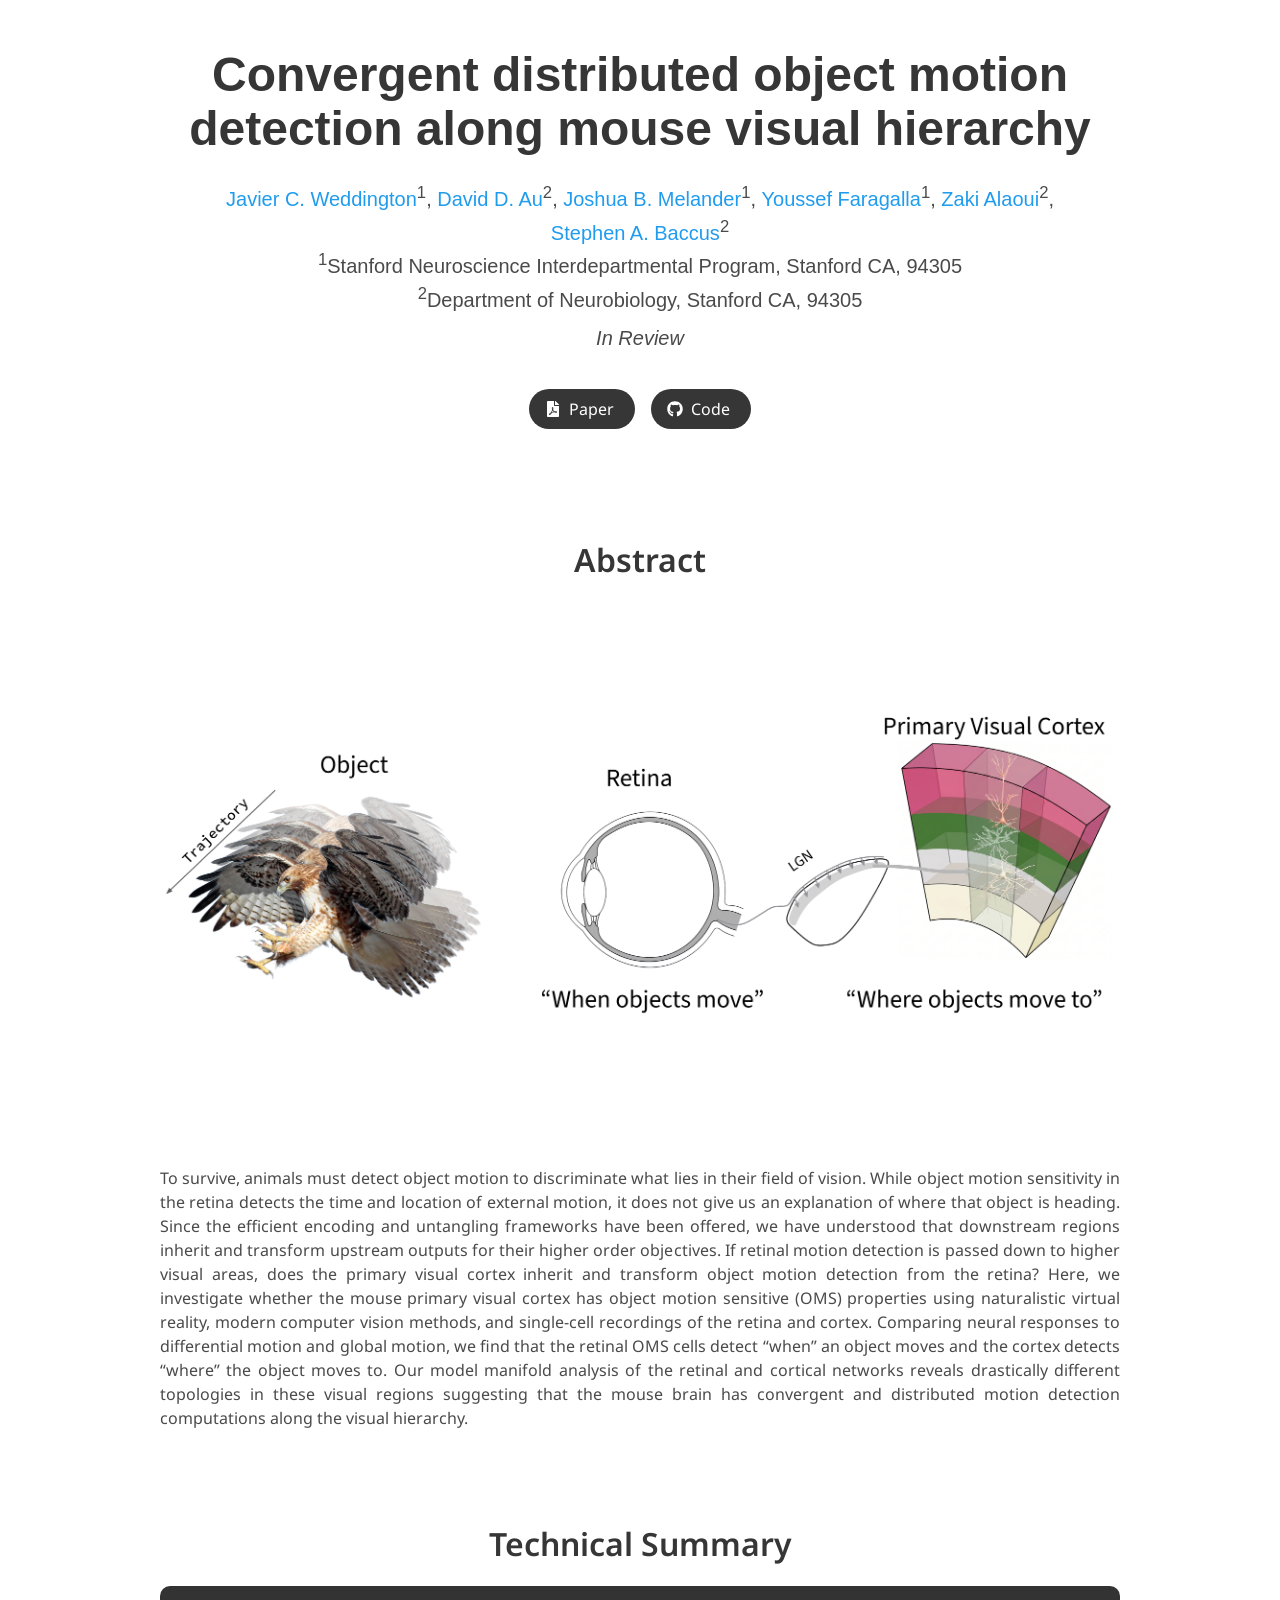
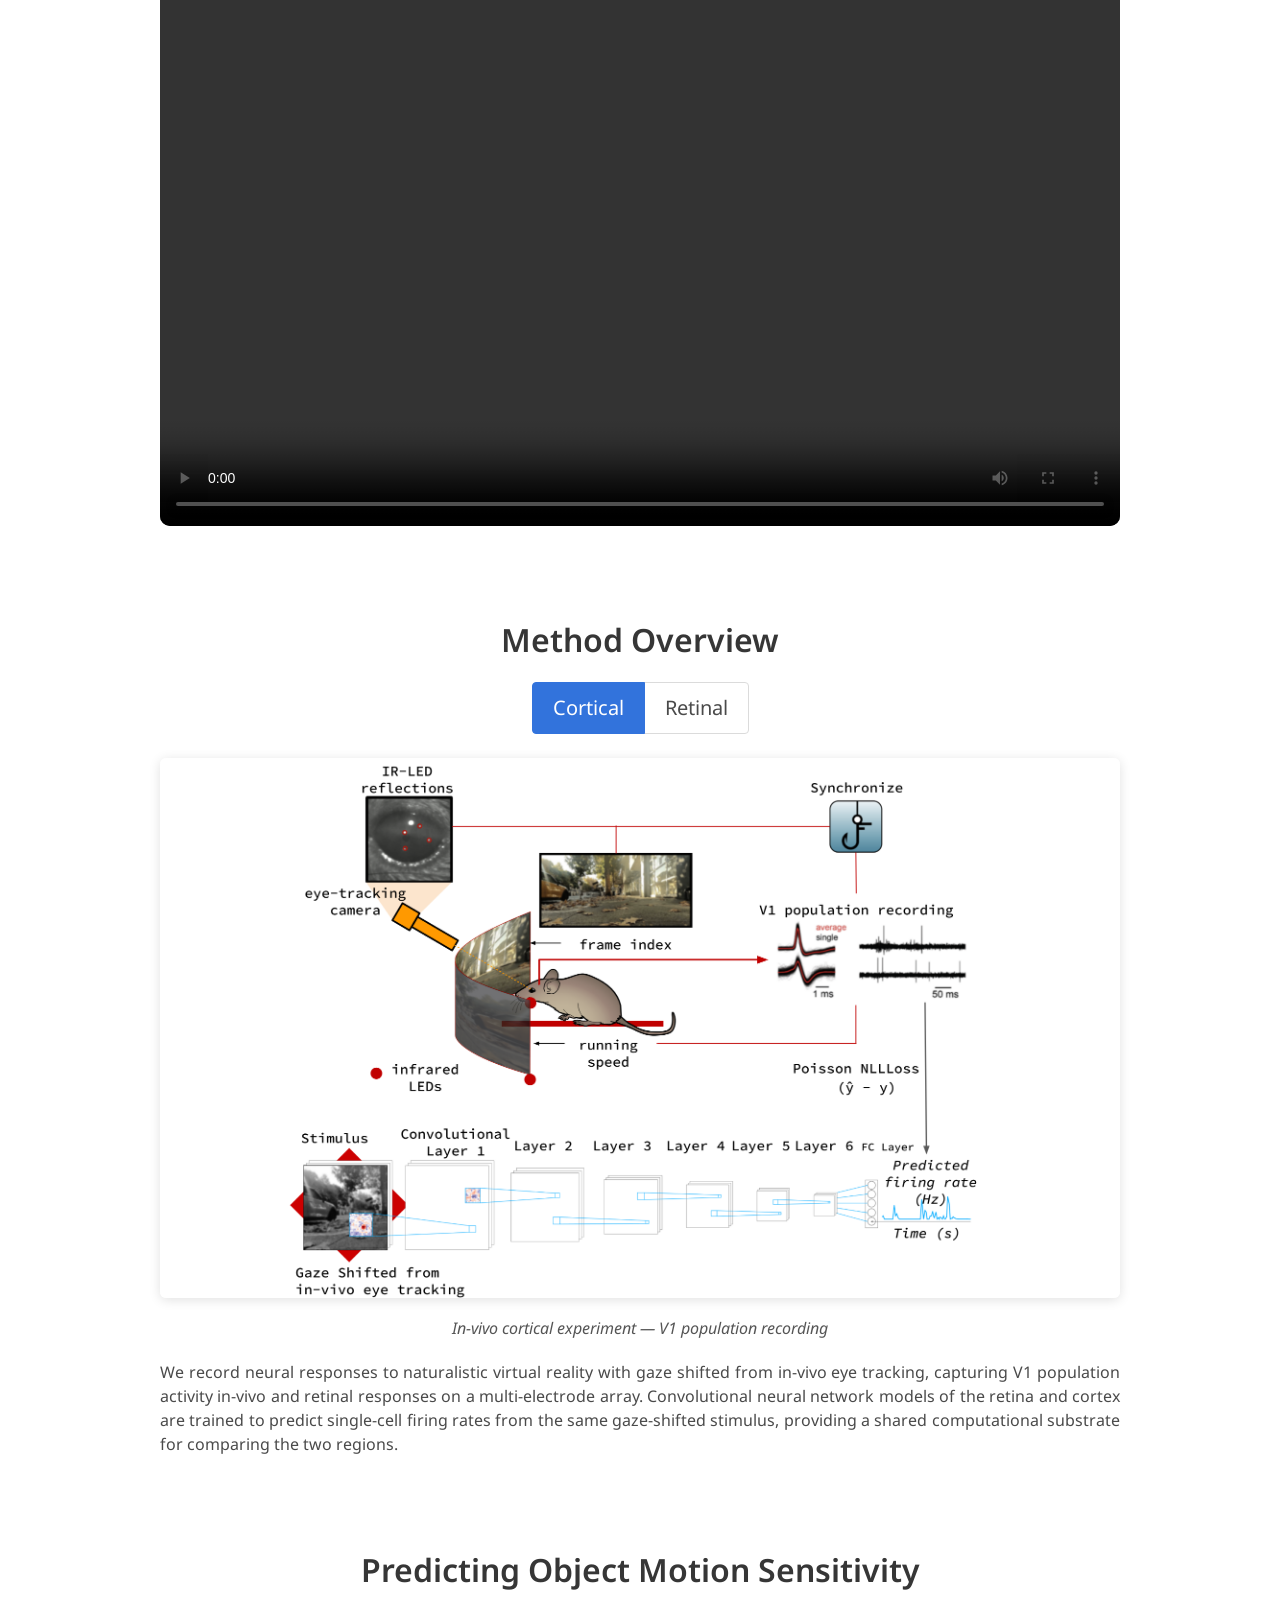
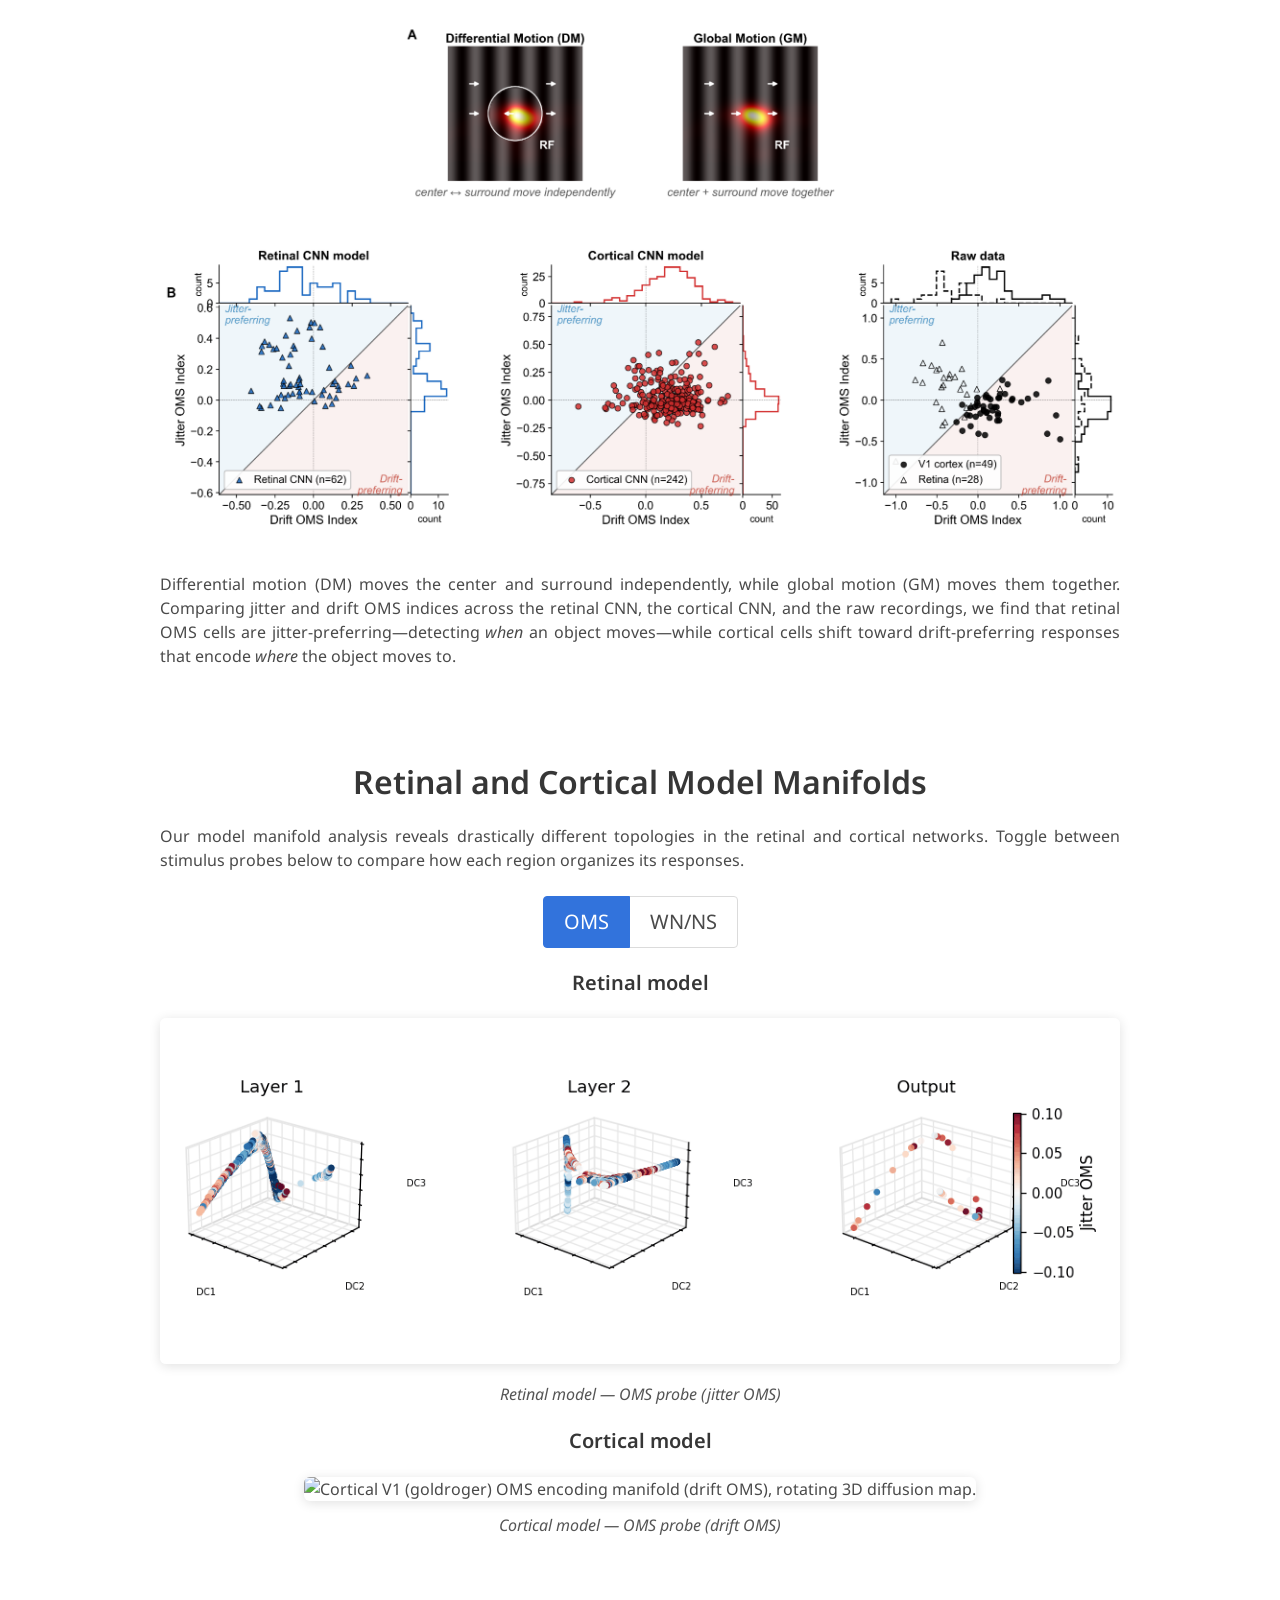
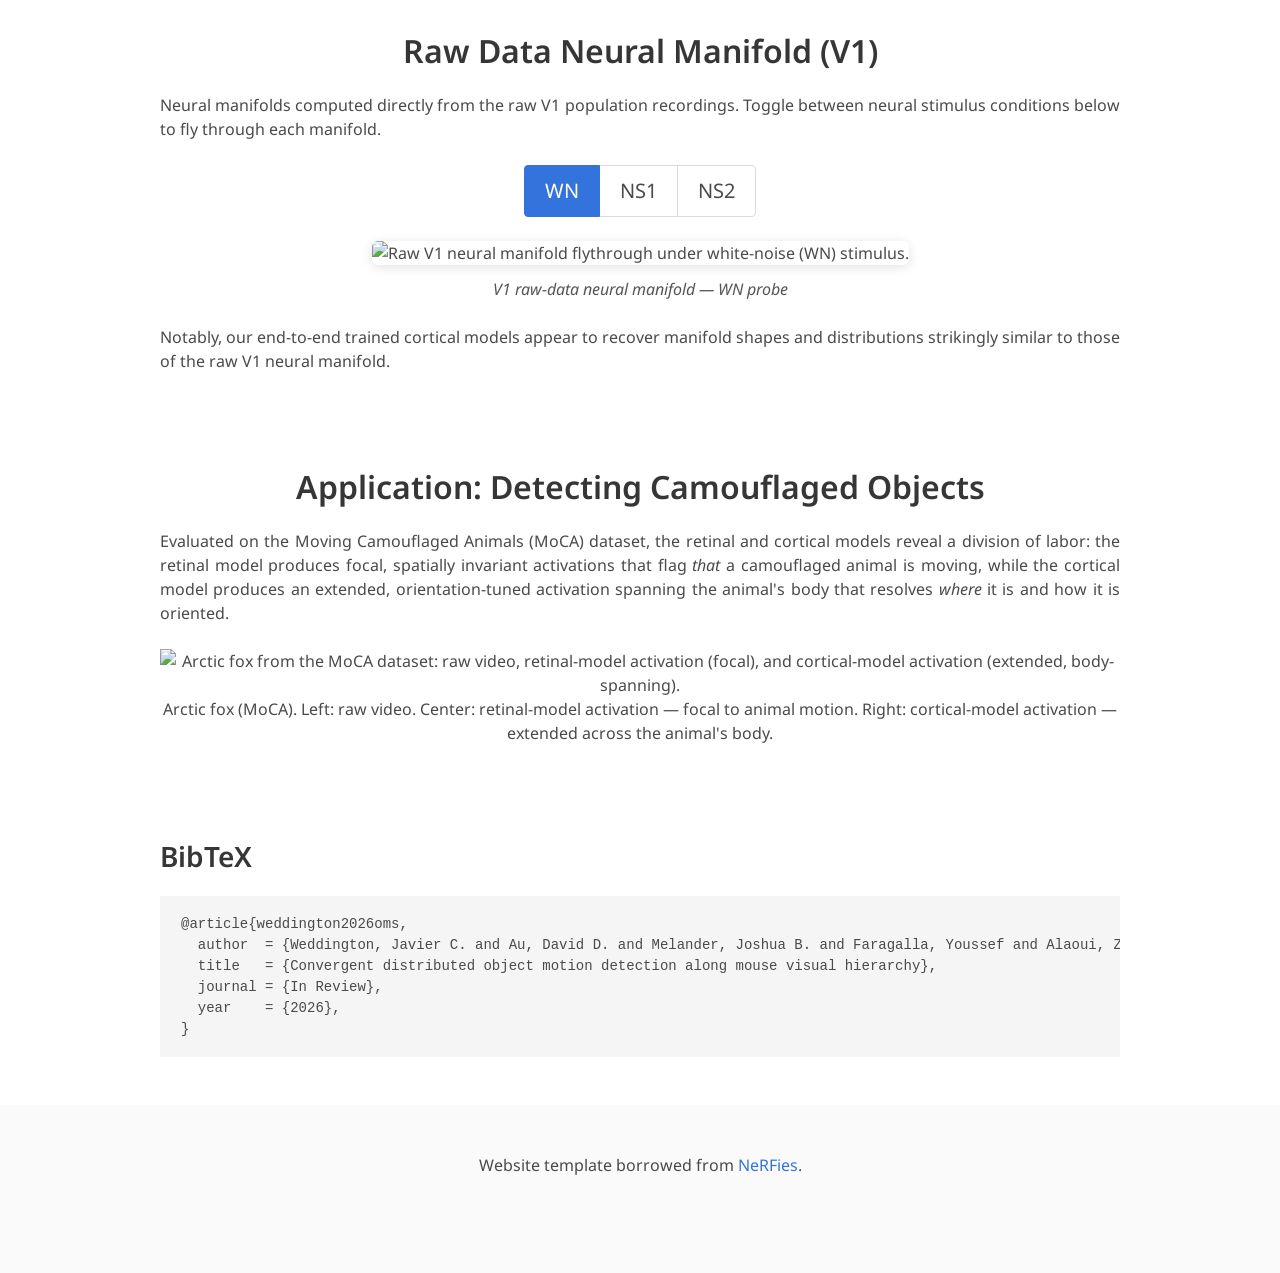
==== commit 7aacdc30: "Add camouflage-detection section + neural-manifold summary" ====
--- a/index.html
+++ b/index.html
@@ -312,6 +312,41 @@
             <p class="caption">V1 raw-data neural manifold &mdash; NS2 probe</p>
           </div>
         </div>
+
+        <div class="content has-text-justified" style="margin-top: 1.5rem;">
+          <p>
+            Notably, our end-to-end trained cortical models appear to recover manifold shapes and
+            distributions strikingly similar to those of the raw V1 neural manifold.
+          </p>
+        </div>
+      </div>
+    </div>
+  </div>
+</section>
+
+<!-- ===================== APPLICATION: CAMOUFLAGE DETECTION ===================== -->
+<section class="section">
+  <div class="container is-max-desktop">
+    <div class="columns is-centered has-text-centered">
+      <div class="column is-full">
+        <h2 class="title is-3">Application: Detecting Camouflaged Objects</h2>
+        <div class="content has-text-justified">
+          <p>
+            Evaluated on the Moving Camouflaged Animals (MoCA) dataset, the retinal and cortical
+            models reveal a division of labor: the retinal model produces focal, spatially invariant
+            activations that flag <em>that</em> a camouflaged animal is moving, while the cortical
+            model produces an extended, orientation-tuned activation spanning the animal's body that
+            resolves <em>where</em> it is and how it is oriented.
+          </p>
+        </div>
+        <figure class="image">
+          <img src="static/images/camo_demo_3panel.gif"
+               alt="Arctic fox from the MoCA dataset: raw video, retinal-model activation (focal), and cortical-model activation (extended, body-spanning).">
+        </figure>
+        <p class="caption">
+          Arctic fox (MoCA). Left: raw video. Center: retinal-model activation &mdash; focal to
+          animal motion. Right: cortical-model activation &mdash; extended across the animal's body.
+        </p>
       </div>
     </div>
   </div>
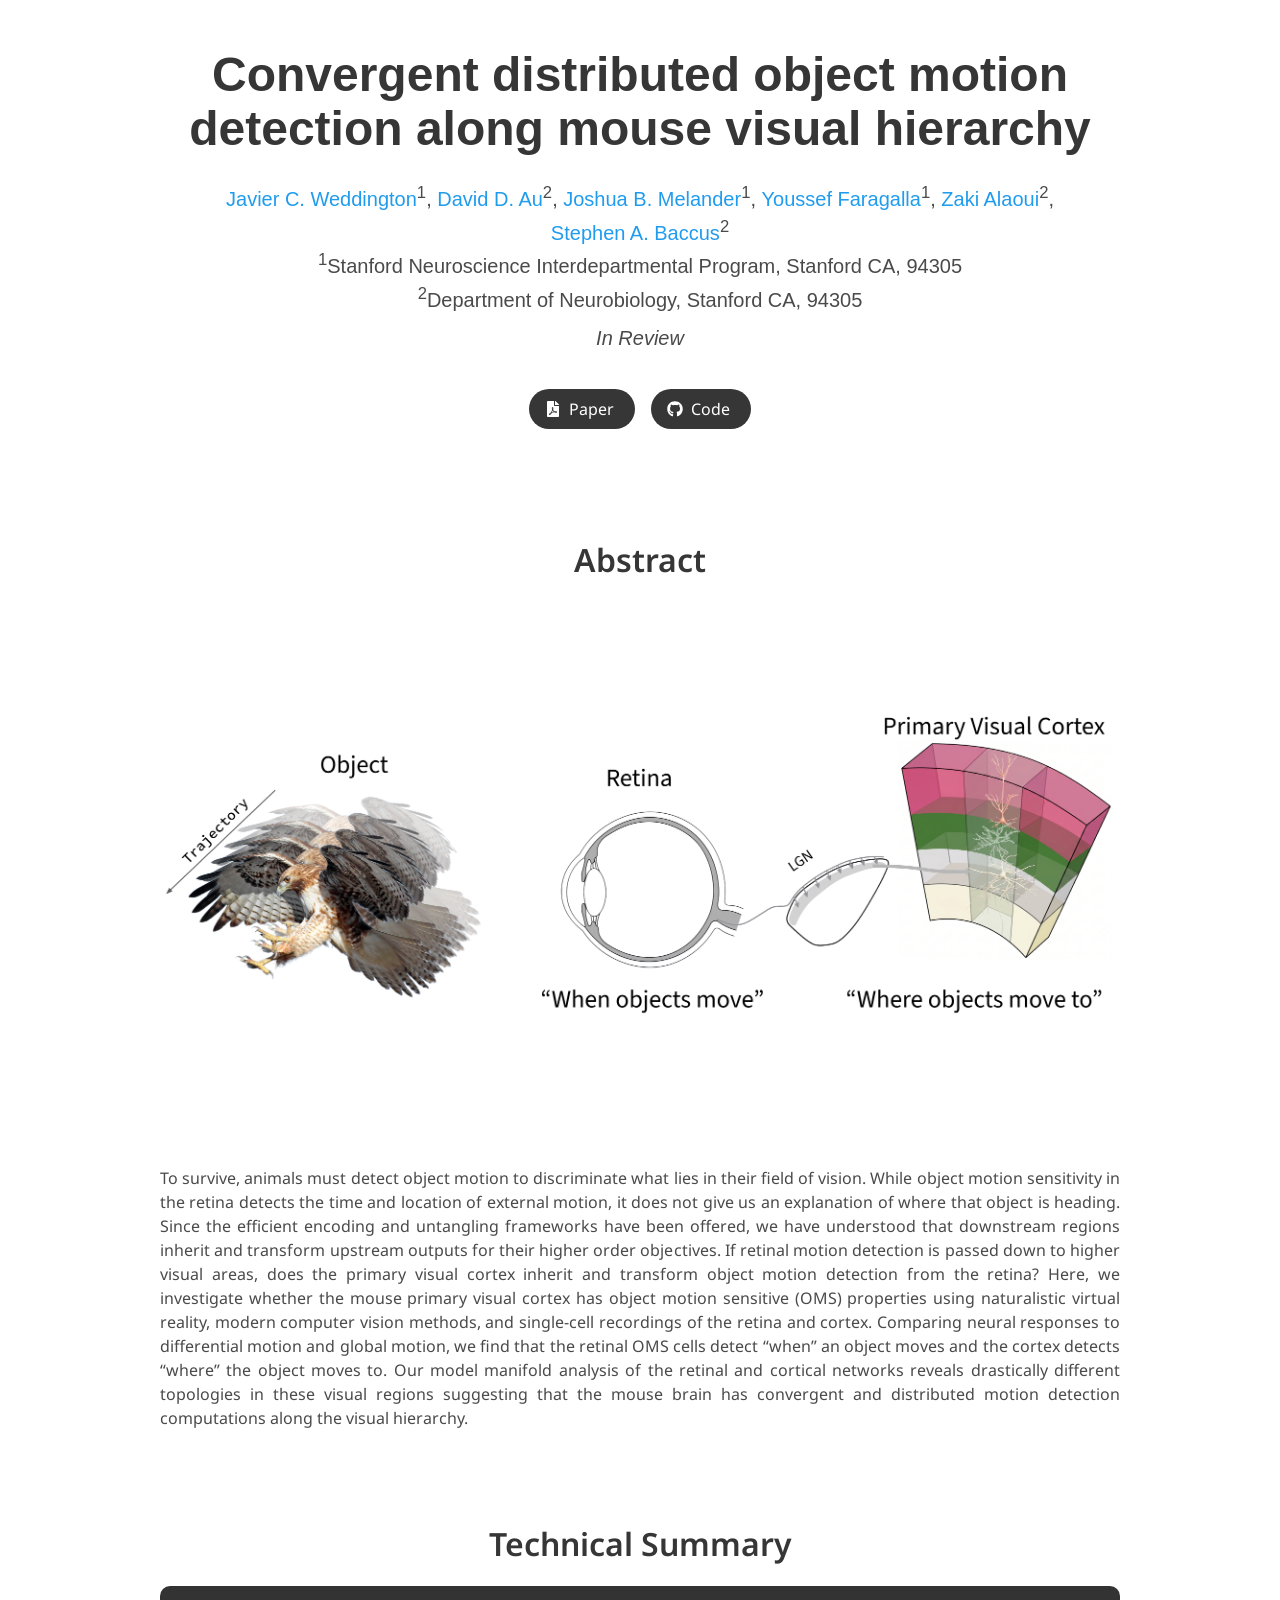
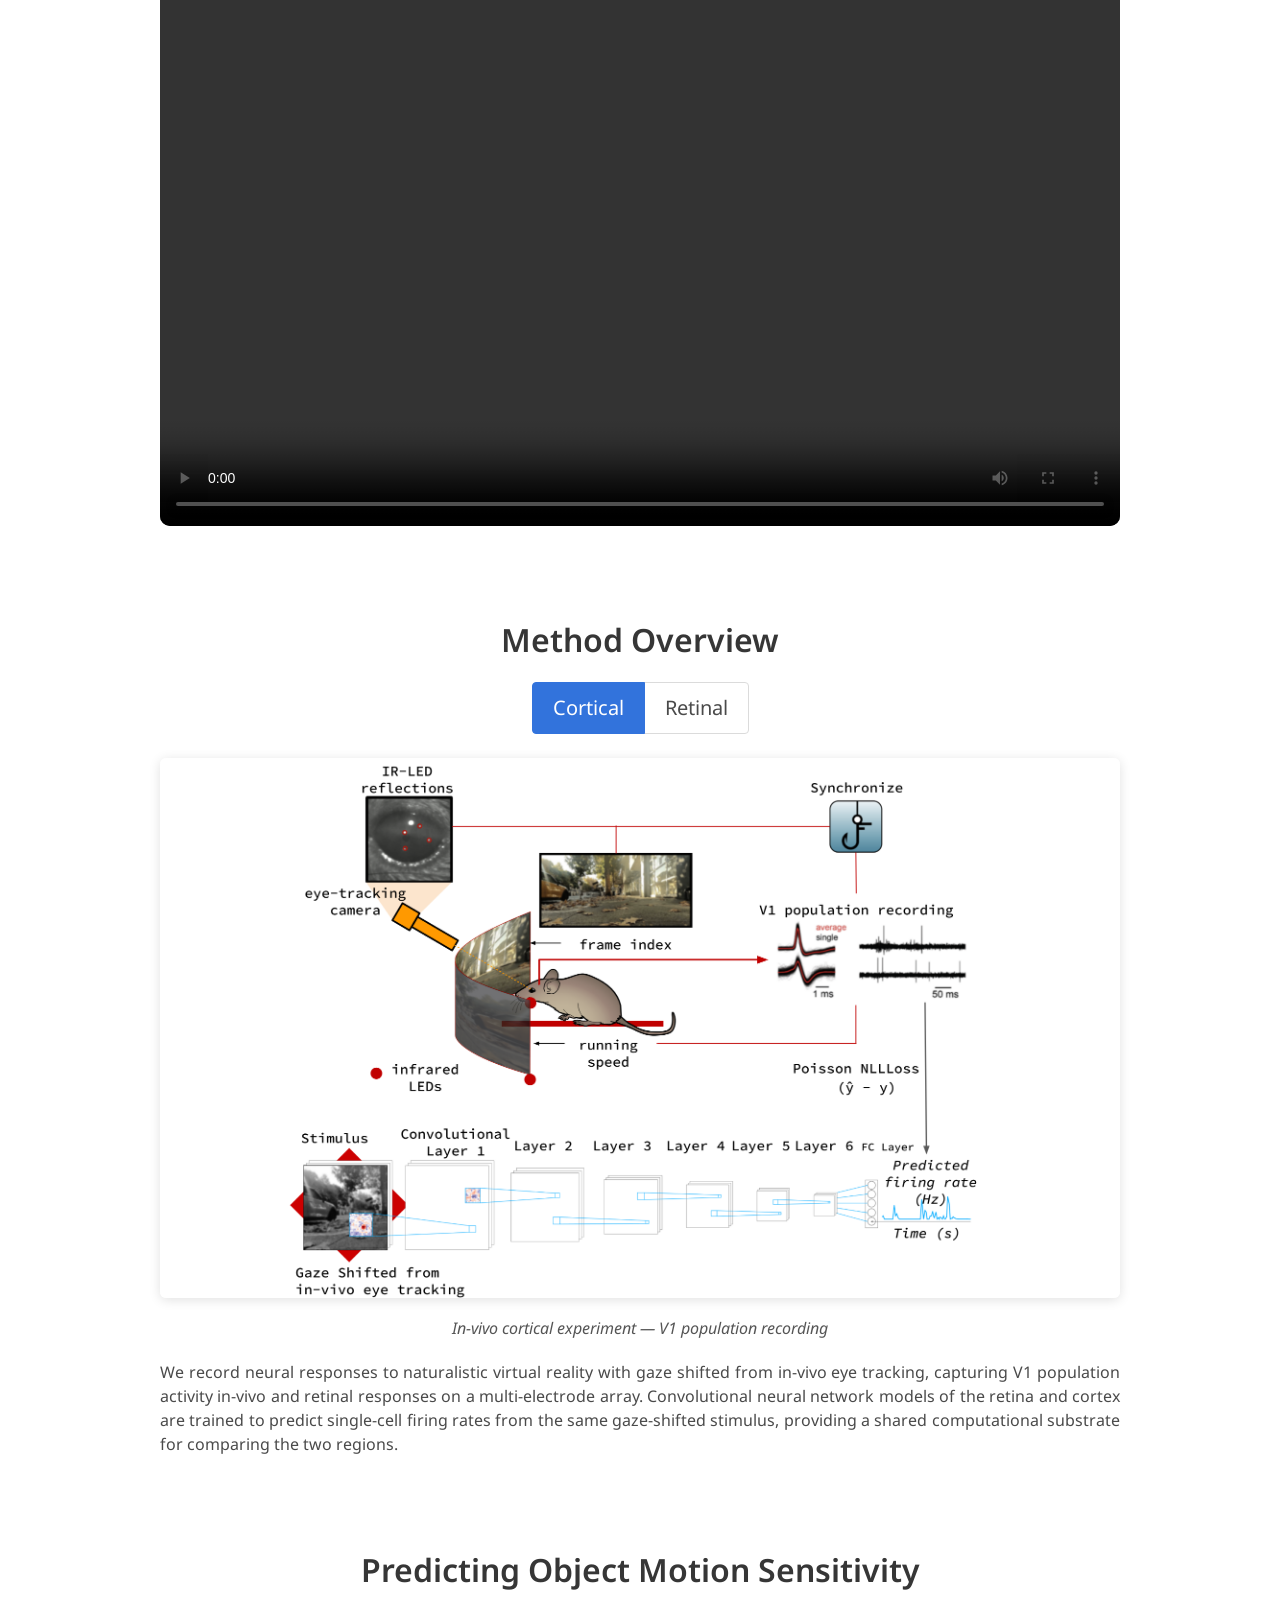
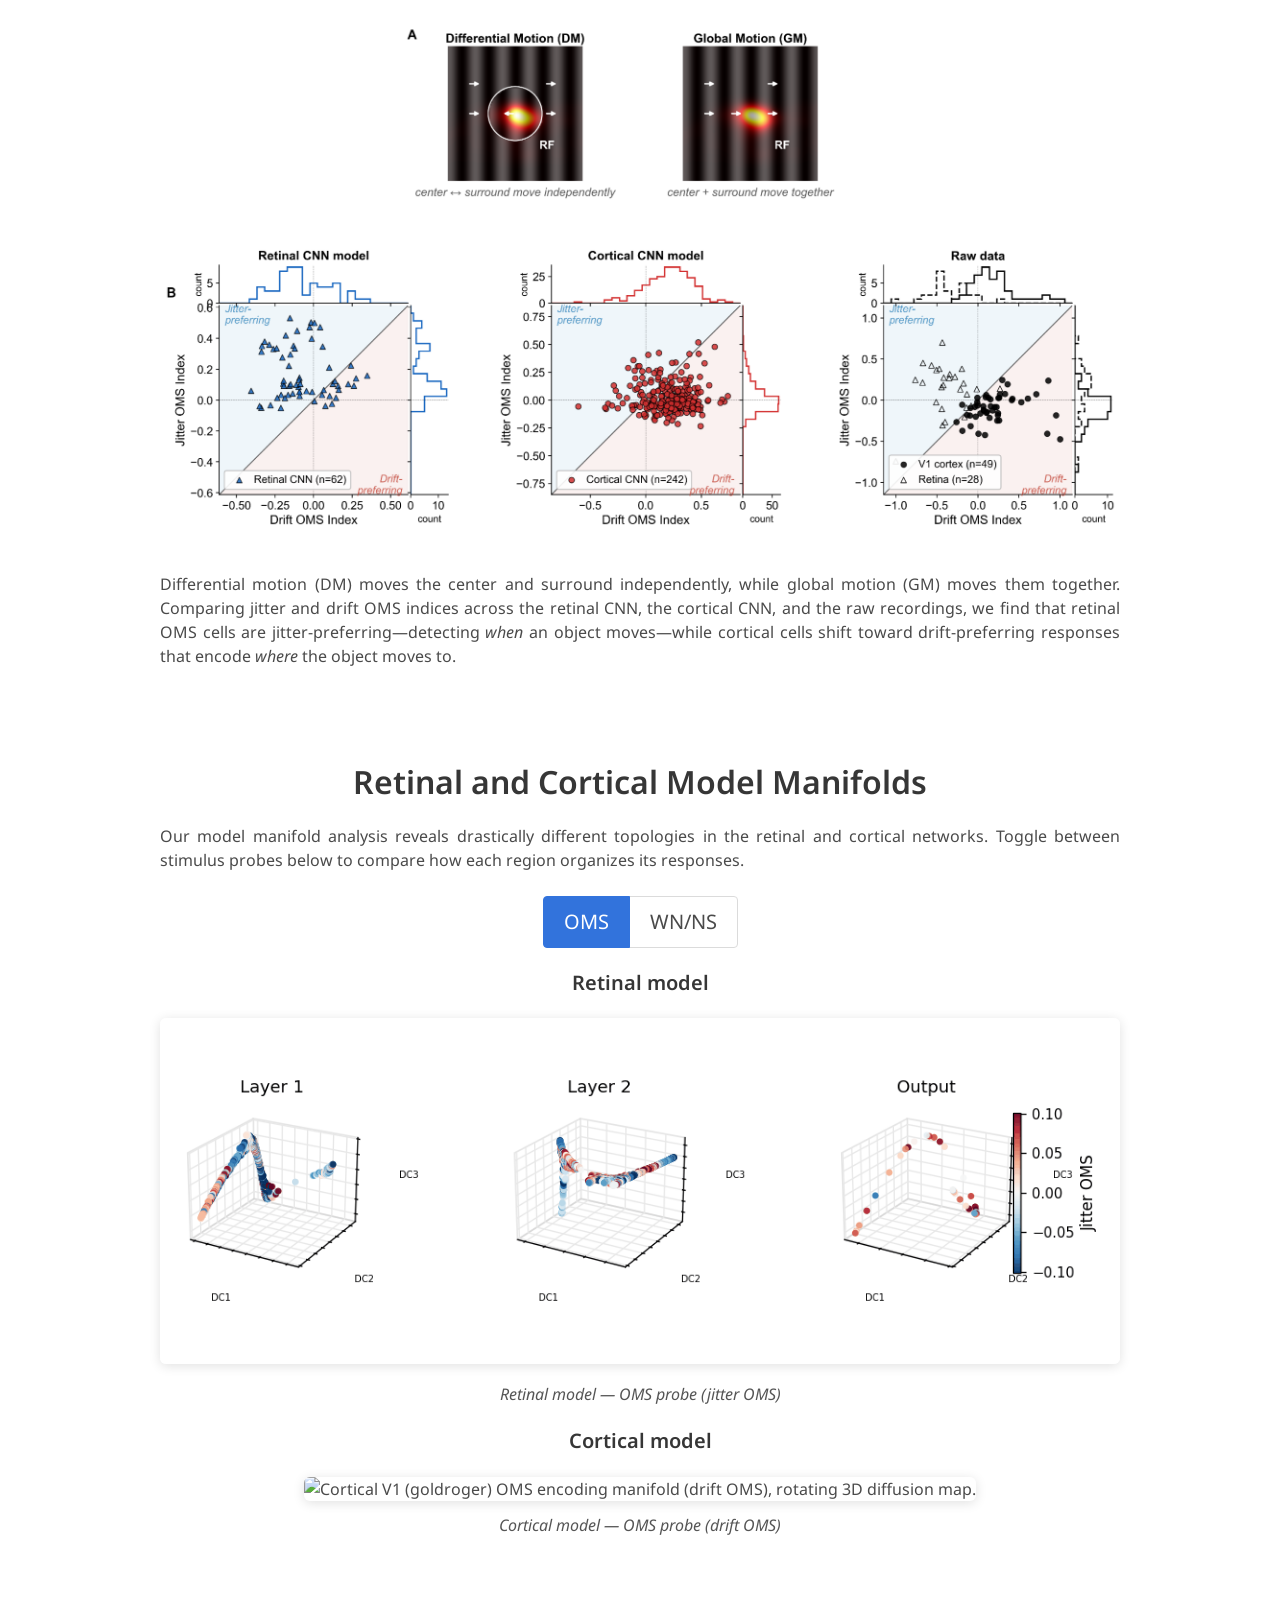
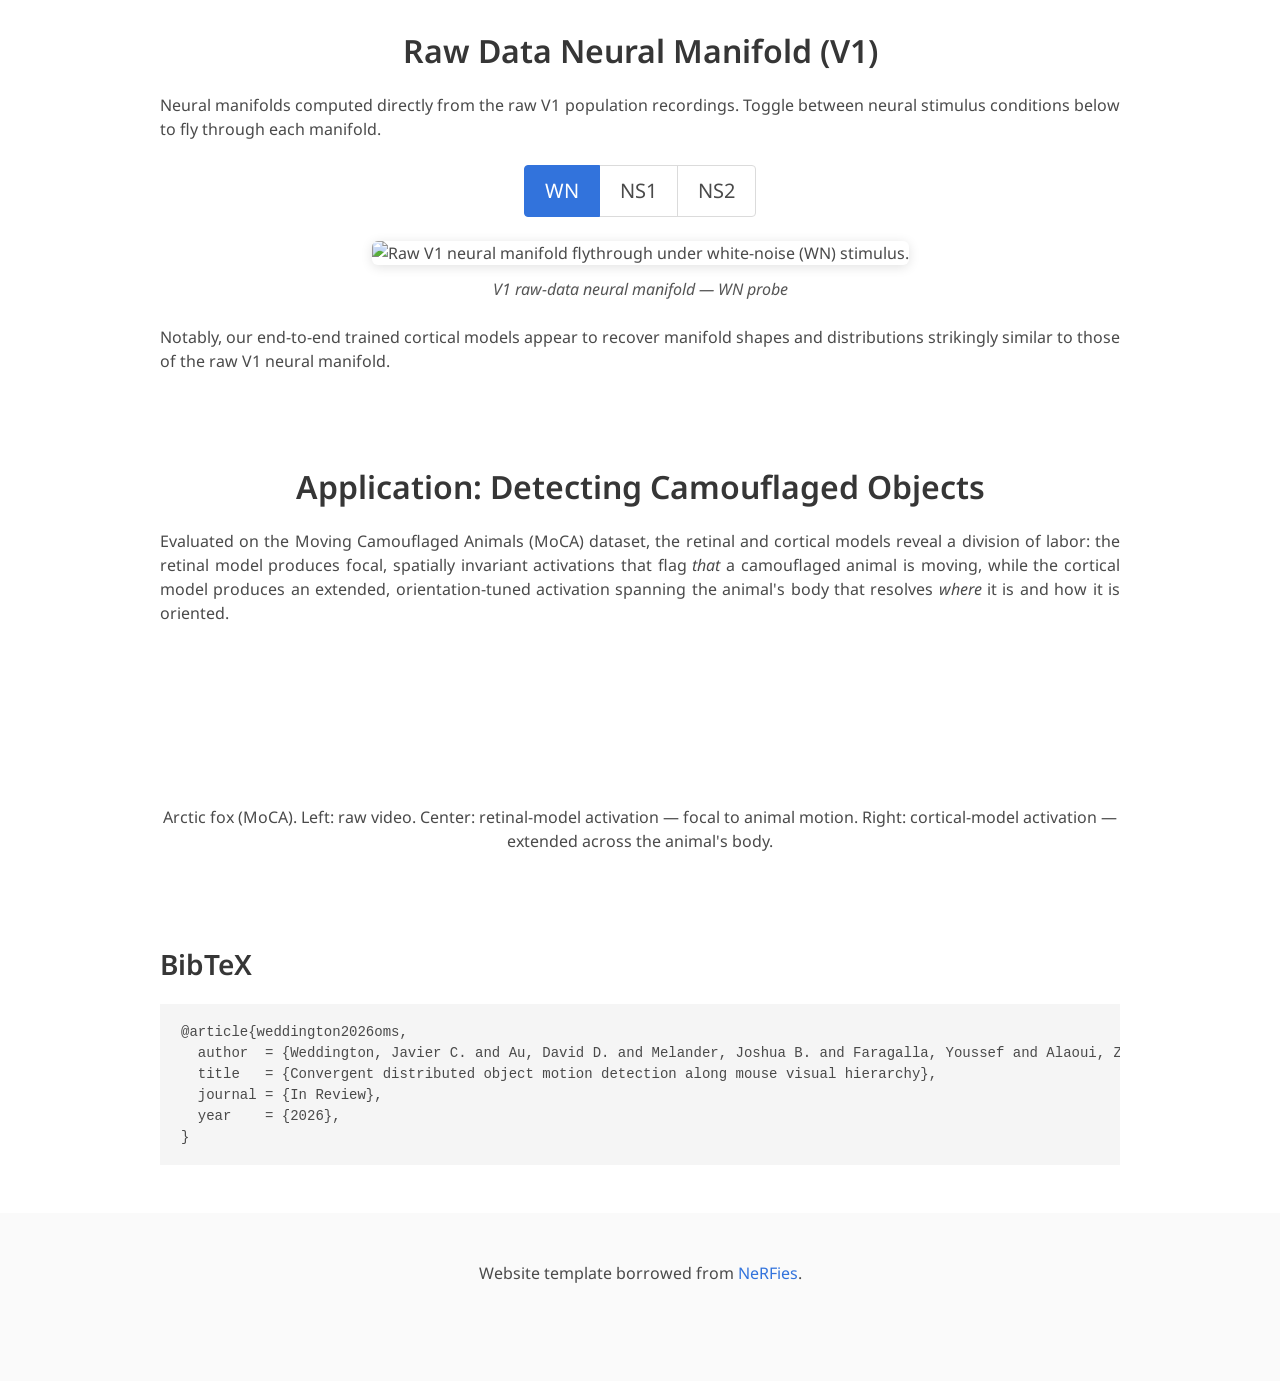
==== commit 79368d16: "Convert camo demo gif to MP4 (13MB->0.5MB) to fix Pages deploy" ====
--- a/index.html
+++ b/index.html
@@ -340,8 +340,10 @@
           </p>
         </div>
         <figure class="image">
-          <img src="static/images/camo_demo_3panel.gif"
-               alt="Arctic fox from the MoCA dataset: raw video, retinal-model activation (focal), and cortical-model activation (extended, body-spanning).">
+          <video autoplay loop muted playsinline
+                 aria-label="Arctic fox from the MoCA dataset: raw video, retinal-model activation (focal), and cortical-model activation (extended, body-spanning).">
+            <source src="static/images/camo_demo_3panel.mp4" type="video/mp4">
+          </video>
         </figure>
         <p class="caption">
           Arctic fox (MoCA). Left: raw video. Center: retinal-model activation &mdash; focal to
